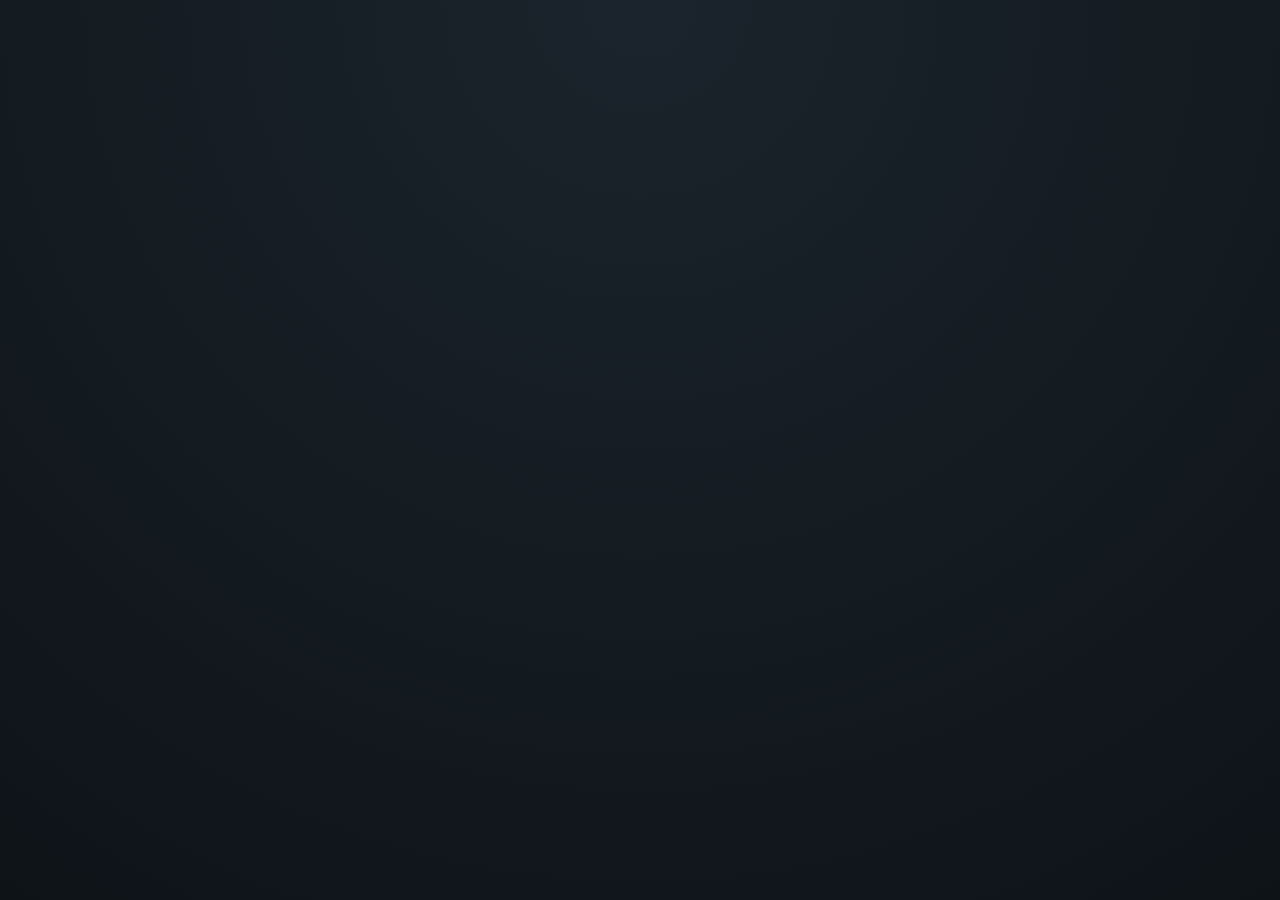
==== azan.html @ 9fea5a95 "Add files via upload" ====
<!DOCTYPE html>
<html lang="gu">
<head>
  <meta charset="UTF-8" />
  <meta name="viewport" content="width=device-width, initial-scale=1.0" />
  <title>અઝાન (Azan) — Islamic Graphic Poster</title>
  <!-- Google Fonts: Amiri & Scheherazade New for authentic Arabic script, Noto Sans Gujarati for Gujarati, Cinzel for ornamental credit, Inter for UI -->
  <link rel="preconnect" href="https://fonts.googleapis.com" />
  <link rel="preconnect" href="https://fonts.gstatic.com" crossorigin />
  <link href="https://fonts.googleapis.com/css2?family=Amiri:wght@400;700&family=Cinzel:wght@500;600;700&family=Inter:wght@400;500;600;700&family=Noto+Sans+Gujarati:wght@400;600;700&family=Scheherazade+New:wght@400;700&display=swap" rel="stylesheet" />

  <style>
    /* ==========================================================================
       1. DESIGN TOKENS & LUXURY THEME PALETTES
       ========================================================================== */
    :root {
      /* Dynamic typography & layout controls */
      --arabic-size: 23px;
      --arabic-font: 'Scheherazade New', 'Amiri', serif;
      --gujarati-font: 'Noto Sans Gujarati', sans-serif;
      --credit-font: 'Cinzel', 'Inter', serif;
      --ui-font: 'Inter', system-ui, -apple-system, sans-serif;

      /* Default Theme: Royal Emerald & Gold */
      --bg-page: #063b2c;
      --bg-card: rgba(255, 255, 255, 0.04);
      --bg-card-border: rgba(212, 175, 55, 0.28);
      --bg-arch: rgba(4, 38, 28, 0.72);
      --accent: #d4af37;
      --accent-bright: #f2d57e;
      --accent-muted: rgba(212, 175, 55, 0.45);
      --watermark-color: #d4af37;
      --watermark-opacity: 0.055;
      --text-arabic: #fffdf5;
      --text-pronunciation: #f5e6be;
      --text-translation: #dce8e2;
      --text-title-gu: #f8e7b5;
      --text-badge: #063b2c;
      --shadow-poster: 0 28px 70px rgba(0, 0, 0, 0.55);
    }

    /* Theme 2: Ivory & Antique Gold */
    [data-theme="ivory"] {
      --bg-page: #fdfaf2;
      --bg-card: rgba(184, 134, 11, 0.045);
      --bg-card-border: rgba(184, 134, 11, 0.30);
      --bg-arch: rgba(6, 59, 44, 0.05);
      --accent: #b8860b;
      --accent-bright: #063b2c;
      --accent-muted: rgba(184, 134, 11, 0.45);
      --watermark-color: #b8860b;
      --watermark-opacity: 0.065;
      --text-arabic: #063b2c;
      --text-pronunciation: #1a2e26;
      --text-translation: #3b4742;
      --text-title-gu: #063b2c;
      --text-badge: #fdfaf2;
      --shadow-poster: 0 24px 60px rgba(30, 24, 10, 0.18);
    }

    /* Theme 3: Midnight Navy & Gold */
    [data-theme="navy"] {
      --bg-page: #0b192c;
      --bg-card: rgba(229, 193, 88, 0.045);
      --bg-card-border: rgba(229, 193, 88, 0.28);
      --bg-arch: rgba(7, 17, 32, 0.72);
      --accent: #e5c158;
      --accent-bright: #f9e39e;
      --accent-muted: rgba(229, 193, 88, 0.42);
      --watermark-color: #e5c158;
      --watermark-opacity: 0.05;
      --text-arabic: #fdfaf0;
      --text-pronunciation: #f4e2b0;
      --text-translation: #cbd7e6;
      --text-title-gu: #f7e4ab;
      --text-badge: #0b192c;
      --shadow-poster: 0 28px 70px rgba(0, 0, 0, 0.6);
    }

    /* Theme 4: Classic White Print (Ink-Saving) */
    [data-theme="white"] {
      --bg-page: #ffffff;
      --bg-card: #ffffff;
      --bg-card-border: rgba(184, 134, 11, 0.35);
      --bg-arch: rgba(6, 78, 59, 0.035);
      --accent: #b8860b;
      --accent-bright: #064e3b;
      --accent-muted: rgba(6, 78, 59, 0.32);
      --watermark-color: #064e3b;
      --watermark-opacity: 0.035;
      --text-arabic: #064e3b;
      --text-pronunciation: #111827;
      --text-translation: #374151;
      --text-title-gu: #064e3b;
      --text-badge: #ffffff;
      --shadow-poster: 0 20px 55px rgba(0, 0, 0, 0.14);
    }

    /* ==========================================================================
       2. GLOBAL RESET & WORKSPACE STAGE
       ========================================================================== */
    *, *::before, *::after {
      box-sizing: border-box;
      margin: 0;
      padding: 0;
    }

    html {
      -webkit-font-smoothing: antialiased;
      -moz-osx-font-smoothing: grayscale;
    }

    body {
      font-family: var(--ui-font);
      background: radial-gradient(circle at top, #1b242c 0%, #0e1318 100%);
      min-height: 100vh;
      color: #f3f4f6;
      display: flex;
      flex-direction: column;
      align-items: center;
      padding: 16px 12px 48px;
      overflow-x: hidden;
    }

    /* ==========================================================================
       3. FLOATING DESIGNER CONTROL BAR (HIDDEN ON PRINT)
       ========================================================================== */
    .control-bar {
      position: sticky;
      top: 12px;
      z-index: 100;
      width: 100%;
      max-width: 920px;
      background: rgba(17, 24, 31, 0.88);
      backdrop-filter: blur(14px);
      -webkit-backdrop-filter: blur(14px);
      border: 1px solid rgba(212, 175, 55, 0.32);
      border-radius: 16px;
      padding: 12px 16px;
      margin-bottom: 24px;
      box-shadow: 0 14px 36px rgba(0, 0, 0, 0.4);
      display: flex;
      flex-wrap: wrap;
      align-items: center;
      justify-content: space-between;
      gap: 12px;
    }

    .control-group {
      display: flex;
      align-items: center;
      flex-wrap: wrap;
      gap: 8px;
    }

    .control-label {
      font-size: 11px;
      font-weight: 600;
      text-transform: uppercase;
      letter-spacing: 0.08em;
      color: #d4af37;
      margin-right: 2px;
    }

    /* Theme Swatch Buttons */
    .theme-switcher {
      display: flex;
      flex-wrap: wrap;
      gap: 6px;
    }

    .theme-btn {
      display: inline-flex;
      align-items: center;
      gap: 6px;
      padding: 6px 10px;
      border-radius: 10px;
      border: 1px solid rgba(255, 255, 255, 0.14);
      background: rgba(255, 255, 255, 0.06);
      color: #e5e7eb;
      font-size: 12px;
      font-weight: 500;
      cursor: pointer;
      transition: all 0.2s ease;
    }

    .theme-btn:hover {
      background: rgba(255, 255, 255, 0.14);
      border-color: rgba(212, 175, 55, 0.55);
    }

    .theme-btn.active {
      background: rgba(212, 175, 55, 0.18);
      border-color: #d4af37;
      color: #fef3c7;
      box-shadow: 0 0 0 1px rgba(212, 175, 55, 0.45);
    }

    .swatch {
      width: 12px;
      height: 12px;
      border-radius: 50%;
      border: 1.5px solid #d4af37;
      flex-shrink: 0;
    }

    /* Font Slider & Script Toggle */
    .slider-wrap {
      display: inline-flex;
      align-items: center;
      gap: 8px;
      background: rgba(255, 255, 255, 0.06);
      padding: 5px 10px;
      border-radius: 10px;
      border: 1px solid rgba(255, 255, 255, 0.12);
    }

    .slider-wrap input[type="range"] {
      width: 88px;
      accent-color: #d4af37;
      cursor: pointer;
    }

    .size-badge {
      font-size: 11px;
      font-weight: 600;
      color: #fef3c7;
      min-width: 34px;
      text-align: right;
    }

    .script-select {
      background: rgba(255, 255, 255, 0.07);
      color: #f3f4f6;
      border: 1px solid rgba(255, 255, 255, 0.14);
      border-radius: 10px;
      padding: 6px 8px;
      font-size: 12px;
      font-family: var(--ui-font);
      cursor: pointer;
      outline: none;
    }

    .script-select option {
      background: #111827;
      color: #f3f4f6;
    }

    /* ==========================================================================
       4. A4 POSTER CANVAS (210mm x 297mm)
       ========================================================================== */
    .poster-stage {
      width: 100%;
      display: flex;
      justify-content: center;
    }

    .poster-sheet {
      position: relative;
      width: 210mm;
      min-height: 297mm;
      max-width: 100%;
      background-color: var(--bg-page);
      box-shadow: var(--shadow-poster);
      border-radius: 4px;
      overflow: hidden;
      padding: 10mm 11mm;
      display: flex;
      flex-direction: column;
      transition: background-color 0.3s ease, color 0.3s ease;
    }

    /* Seamless Islamic Geometric Watermark Layer */
    .watermark-layer {
      position: absolute;
      inset: 0;
      width: 100%;
      height: 100%;
      pointer-events: none;
      z-index: 0;
      color: var(--watermark-color);
      opacity: var(--watermark-opacity);
    }

    /* Subtle Radial Vignette Glow for Depth */
    .ambient-glow {
      position: absolute;
      inset: 0;
      pointer-events: none;
      z-index: 0;
      background: radial-gradient(ellipse at 50% 16%, rgba(212, 175, 55, 0.11) 0%, transparent 62%);
    }

    /* Double Ornamental Border Frame */
    .outer-frame {
      position: relative;
      z-index: 2;
      flex: 1;
      display: flex;
      flex-direction: column;
      border: 2.2px solid var(--accent);
      border-radius: 6px;
      padding: 4.5px;
    }

    .inner-frame {
      position: relative;
      flex: 1;
      display: flex;
      flex-direction: column;
      border: 1px solid var(--accent-muted);
      border-radius: 4px;
      padding: 10px 18px 12px;
      justify-content: space-between;
    }

    /* Ornamental Corner Flourishes */
    .corner-ornament {
      position: absolute;
      width: 44px;
      height: 44px;
      color: var(--accent);
      pointer-events: none;
      z-index: 4;
    }

    .corner-tl { top: 2px; left: 2px; }
    .corner-tr { top: 2px; right: 2px; transform: scaleX(-1); }
    .corner-bl { bottom: 2px; left: 2px; transform: scaleY(-1); }
    .corner-br { bottom: 2px; right: 2px; transform: scale(-1, -1); }

    /* ==========================================================================
       7. PERMANENT ORNAMENTAL ISLAMIC CREDIT FOOTER BADGE
       ========================================================================== */
    .poster-footer {
      display: flex;
      align-items: center;
      justify-content: center;
      gap: 12px;
      margin-top: 8px;
      padding-top: 6px;
      position: relative;
      z-index: 3;
    }

    .footer-flourish {
      flex: 1;
      max-width: 115px;
      height: 14px;
      color: var(--accent);
      opacity: 0.82;
    }

    .credit-ribbon {
      display: inline-flex;
      align-items: center;
      gap: 8px;
      padding: 5px 18px;
      border-radius: 999px;
      background: var(--bg-arch);
      border: 1px solid var(--accent-muted);
      box-shadow: inset 0 0 0 1px rgba(212, 175, 55, 0.14);
      position: relative;
    }

    .credit-star {
      width: 11px;
      height: 11px;
      color: var(--accent);
      flex-shrink: 0;
    }

    .credit-text {
      font-family: var(--credit-font);
      font-size: 11px;
      font-weight: 700;
      letter-spacing: 0.13em;
      color: var(--accent-bright);
      white-space: nowrap;
      line-height: 1.2;
    }

    /* ==========================================================================
       8. RESPONSIVE MOBILE ADAPTATION (NO HORIZONTAL SCROLL)
       ========================================================================== */
    @media (max-width: 820px) {
      body {
        padding: 10px 8px 32px;
      }

      .control-bar {
        position: relative;
        top: 0;
        padding: 10px 12px;
        gap: 10px;
      }

      .poster-sheet {
        width: 100%;
        min-height: auto;
        padding: 12px;
      }

      .inner-frame {
        padding: 10px 10px 12px;
      }

      .verse-card {
        grid-template-columns: 30px 1fr;
        padding: 8px 10px;
        gap: 8px;
      }

      .verse-badge {
        width: 28px;
        height: 28px;
      }

      .verse-accent-end {
        display: none;
      }

      .corner-ornament {
        width: 32px;
        height: 32px;
      }

      .poster-footer {
        gap: 6px;
      }

      .footer-flourish {
        max-width: 44px;
      }

      .credit-ribbon {
        padding: 4px 12px;
        gap: 6px;
      }

      .credit-text {
        font-size: 9.5px;
        letter-spacing: 0.08em;
      }
    }

    /* ==========================================================================
       9. EXACT A4 PORTRAIT PRINT STYLING
       ========================================================================== */
/* ... existing code ... -->
  <!-- ========================================================================
       MINIMAL FLOATING DESIGNER CONTROL BAR
       ======================================================================== -->
  <aside class="control-bar" aria-label="Poster Designer Controls">
    <!-- 1. Luxury Theme Switcher -->
    <div class="control-group">
      <span class="control-label">Theme</span>
      <div class="theme-switcher" role="group" aria-label="Color Theme">
        <button type="button" class="theme-btn active" data-theme-target="emerald" title="Royal Emerald & Gold">
          <span class="swatch" style="background:#063b2c;"></span>Royal Emerald &amp; Gold
        </button>
        <button type="button" class="theme-btn" data-theme-target="ivory" title="Ivory & Antique Gold">
          <span class="swatch" style="background:#fdfaf2; border-color:#b8860b;"></span>Ivory &amp; Antique Gold
        </button>
        <button type="button" class="theme-btn" data-theme-target="navy" title="Midnight Navy & Gold">
          <span class="swatch" style="background:#0b192c; border-color:#e5c158;"></span>Midnight Navy &amp; Gold
        </button>
        <button type="button" class="theme-btn" data-theme-target="white" title="Classic White">
          <span class="swatch" style="background:#ffffff; border-color:#064e3b;"></span>Classic White
        </button>
      </div>
    </div>

    <!-- 2. Arabic Font Size & Script Selector -->
    <div class="control-group">
      <span class="control-label">Arabic</span>
      <select id="arabicFontSelect" class="script-select" aria-label="Arabic Font Family">
        <option value="'Scheherazade New', 'Amiri', serif" selected>Scheherazade New</option>
        <option value="'Amiri', 'Scheherazade New', serif">Amiri</option>
      </select>
      <div class="slider-wrap">
        <input type="range" id="arabicSizeSlider" min="18" max="30" step="1" value="23" aria-label="Arabic Font Size" />
        <span class="size-badge" id="arabicSizeValue">23px</span>
      </div>
    </div>
  </aside>

  <!-- ========================================================================
       A4 MUSEUM-GRADE ISLAMIC POSTER SHEET
       ======================================================================== -->
  <main class="poster-stage">
    <article class="poster-sheet" id="posterSheet" data-theme="emerald">

      <!-- Seamless Islamic Geometric Watermark SVG Pattern -->
      <svg class="watermark-layer" xmlns="http://www.w3.org/2000/svg" aria-hidden="true">
        <defs>
          <pattern id="islamicGirih" width="72" height="72" patternUnits="userSpaceOnUse">
            <!-- 8-pointed Rub el Hizb star tessellation -->
            <g fill="none" stroke="currentColor" stroke-width="0.85">
              <rect x="20" y="20" width="32" height="32" />
              <rect x="20" y="20" width="32" height="32" transform="rotate(45 36 36)" />
              <circle cx="36" cy="36" r="7" />
              <path d="M36 0 L36 13.5 M36 58.5 L36 72 M0 36 L13.5 36 M58.5 36 L72 36" />
              <path d="M0 0 L15 15 M72 0 L57 15 M0 72 L15 57 M72 72 L57 57" />
            </g>
          </pattern>
        </defs>
        <rect width="100%" height="100%" fill="url(#islamicGirih)" />
      </svg>

      <!-- Soft Ambient Gold Glow -->
      <div class="ambient-glow" aria-hidden="true"></div>

      <!-- Double Ornamental Islamic Frame -->
      <div class="outer-frame">
        <div class="inner-frame">

          <!-- 4 Ornamental Corner Arabesque Flourishes -->
          <svg class="corner-ornament corner-tl" viewBox="0 0 64 64" fill="none" xmlns="http://www.w3.org/2000/svg" aria-hidden="true">
            <path d="M4 58 L4 12 C4 7.5 7.5 4 12 4 L58 4" stroke="currentColor" stroke-width="2" />
            <path d="M10 52 L10 16 C10 12.7 12.7 10 16 10 L52 10" stroke="currentColor" stroke-width="1" stroke-dasharray="2 2" />
            <path d="M10 10 C18 10 24 16 24 24 C16 24 10 18 10 10 Z" fill="currentColor" fill-opacity="0.22" stroke="currentColor" stroke-width="1.2" />
            <path d="M24 10 C28 10 32 12 34 16 M10 24 C10 28 12 32 16 34" stroke="currentColor" stroke-width="1.2" stroke-linecap="round" />
            <circle cx="17" cy="17" r="2.2" fill="currentColor" />
            <polygon points="40,4 43,7 40,10 37,7" fill="currentColor" />
            <polygon points="4,40 7,43 10,40 7,37" fill="currentColor" />
          </svg>
          <svg class="corner-ornament corner-tr" viewBox="0 0 64 64" fill="none" xmlns="http://www.w3.org/2000/svg" aria-hidden="true">
            <path d="M4 58 L4 12 C4 7.5 7.5 4 12 4 L58 4" stroke="currentColor" stroke-width="2" />
            <path d="M10 52 L10 16 C10 12.7 12.7 10 16 10 L52 10" stroke="currentColor" stroke-width="1" stroke-dasharray="2 2" />
            <path d="M10 10 C18 10 24 16 24 24 C16 24 10 18 10 10 Z" fill="currentColor" fill-opacity="0.22" stroke="currentColor" stroke-width="1.2" />
            <path d="M24 10 C28 10 32 12 34 16 M10 24 C10 28 12 32 16 34" stroke="currentColor" stroke-width="1.2" stroke-linecap="round" />
            <circle cx="17" cy="17" r="2.2" fill="currentColor" />
            <polygon points="40,4 43,7 40,10 37,7" fill="currentColor" />
            <polygon points="4,40 7,43 10,40 7,37" fill="currentColor" />
          </svg>
          <svg class="corner-ornament corner-bl" viewBox="0 0 64 64" fill="none" xmlns="http://www.w3.org/2000/svg" aria-hidden="true">
            <path d="M4 58 L4 12 C4 7.5 7.5 4 12 4 L58 4" stroke="currentColor" stroke-width="2" />
            <path d="M10 52 L10 16 C10 12.7 12.7 10 16 10 L52 10" stroke="currentColor" stroke-width="1" stroke-dasharray="2 2" />
            <path d="M10 10 C18 10 24 16 24 24 C16 24 10 18 10 10 Z" fill="currentColor" fill-opacity="0.22" stroke="currentColor" stroke-width="1.2" />
            <path d="M24 10 C28 10 32 12 34 16 M10 24 C10 28 12 32 16 34" stroke="currentColor" stroke-width="1.2" stroke-linecap="round" />
            <circle cx="17" cy="17" r="2.2" fill="currentColor" />
            <polygon points="40,4 43,7 40,10 37,7" fill="currentColor" />
            <polygon points="4,40 7,43 10,40 7,37" fill="currentColor" />
          </svg>
          <svg class="corner-ornament corner-br" viewBox="0 0 64 64" fill="none" xmlns="http://www.w3.org/2000/svg" aria-hidden="true">
            <path d="M4 58 L4 12 C4 7.5 7.5 4 12 4 L58 4" stroke="currentColor" stroke-width="2" />
            <path d="M10 52 L10 16 C10 12.7 12.7 10 16 10 L52 10" stroke="currentColor" stroke-width="1" stroke-dasharray="2 2" />
            <path d="M10 10 C18 10 24 16 24 24 C16 24 10 18 10 10 Z" fill="currentColor" fill-opacity="0.22" stroke="currentColor" stroke-width="1.2" />
            <path d="M24 10 C28 10 32 12 34 16 M10 24 C10 28 12 32 16 34" stroke="currentColor" stroke-width="1.2" stroke-linecap="round" />
            <circle cx="17" cy="17" r="2.2" fill="currentColor" />
            <polygon points="40,4 43,7 40,10 37,7" fill="currentColor" />
            <polygon points="4,40 7,43 10,40 7,37" fill="currentColor" />
          </svg>

          <!-- ================================================================
               MIHRAB ARCH HEADER WITH CRESCENT & STAR
               ================================================================ -->
          <header class="poster-header">
            <div class="mihrab-container">
              <!-- Pointed Islamic Mihrab Arch SVG -->
              <svg class="mihrab-svg" viewBox="0 0 340 116" preserveAspectRatio="none" fill="none" xmlns="http://www.w3.org/2000/svg" aria-hidden="true">
                <!-- Outer Arch Fill & Stroke -->
                <path d="M12 112 L12 66 C12 34 88 22 170 4 C252 22 328 34 328 66 L328 112 Z" fill="var(--bg-arch)" stroke="currentColor" stroke-width="1.8" />
                <!-- Inner Delicate Arch Stroke -->
                <path d="M20 108 L20 68 C20 40 92 28 170 12 C248 28 320 40 320 68 L320 108 Z" stroke="currentColor" stroke-width="0.9" stroke-opacity="0.55" />
                <!-- Arch Crown Finial -->
                <polygon points="170,0 174,5 170,10 166,5" fill="currentColor" />
              </svg>

              <!-- Crescent & Star Accent -->
              <svg class="header-crescent" viewBox="0 0 32 32" fill="none" xmlns="http://www.w3.org/2000/svg" aria-hidden="true">
                <path d="M18.8 5.2A10.6 10.6 0 1 0 26.8 20.6 8.4 8.4 0 1 1 18.8 5.2Z" fill="currentColor" />
                <polygon points="22.5,8.5 23.6,11.1 26.4,11.3 24.2,13.1 24.9,15.8 22.5,14.3 20.1,15.8 20.8,13.1 18.6,11.3 21.4,11.1" fill="currentColor" />
              </svg>

              <!-- Arabic Calligraphy Title Badge -->
              <div class="header-arabic-badge" dir="rtl" lang="ar">الْأَذَانُ</div>

              <!-- Gujarati Title -->
              <h1 class="header-title-gu" lang="gu">અઝાન</h1>
            </div>

            <!-- Decorative Full-Width Header Divider -->
            <div class="ornate-divider" aria-hidden="true">
              <span class="line"></span>
              <svg width="26" height="14" viewBox="0 0 26 14" fill="none">
                <polygon points="13,1 18,7 13,13 8,7" stroke="currentColor" stroke-width="1.2" fill="currentColor" fill-opacity="0.22" />
                <circle cx="13" cy="7" r="2" fill="currentColor" />
                <circle cx="3" cy="7" r="1.4" fill="currentColor" />
                <circle cx="23" cy="7" r="1.4" fill="currentColor" />
              </svg>
              <span class="line right"></span>
            </div>
          </header>

          <!-- ================================================================
               7 STRUCTURED VERSE CARDS (100% EXACT ARABIC & GUJARATI TEXT)
               ================================================================ -->
          <section class="verses-stack" aria-label="Azan Verses">

            <!-- VERSE 1 -->
            <div class="verse-card">
              <div class="verse-badge" aria-hidden="true">
                <svg viewBox="0 0 40 40" fill="none">
                  <rect x="8" y="8" width="24" height="24" rx="2" fill="currentColor" />
                  <rect x="8" y="8" width="24" height="24" rx="2" fill="currentColor" transform="rotate(45 20 20)" />
                </svg>
                <span class="verse-num">1</span>
              </div>
              <div class="verse-body">
                <p class="arabic-text" dir="rtl" lang="ar">اَللّٰهُ اَكْبَرُ ، اَللّٰهُ اَكْبَرُ ، اَللّٰهُ اَكْبَرُ ، اَللّٰهُ اَكْبَرُ</p>
                <p class="gu-pronunciation" lang="gu">અલ્લાહુ અકબર, અલ્લાહુ અકબર, અલ્લાહુ અકબર, અલ્લાહુ અકબર</p>
                <p class="gu-translation" lang="gu">અલ્લાહ સૌથી મોટો છે, અલ્લાહ સૌથી મોટો છે, અલ્લાહ સૌથી મોટો છે, અલ્લાહ સૌથી મોટો છે.</p>
              </div>
              <div class="verse-accent-end" aria-hidden="true">
                <svg width="14" height="14" viewBox="0 0 14 14" fill="none">
                  <polygon points="7,1 13,7 7,13 1,7" stroke="currentColor" stroke-width="1.1" />
                  <circle cx="7" cy="7" r="1.6" fill="currentColor" />
                </svg>
              </div>
            </div>

            <div class="verse-divider" aria-hidden="true">
              <span class="bar"></span>
              <svg width="10" height="10" viewBox="0 0 10 10" fill="currentColor"><polygon points="5,0 10,5 5,10 0,5" /></svg>
              <span class="bar"></span>
            </div>

            <!-- VERSE 2 -->
            <div class="verse-card">
              <div class="verse-badge" aria-hidden="true">
                <svg viewBox="0 0 40 40" fill="none">
                  <rect x="8" y="8" width="24" height="24" rx="2" fill="currentColor" />
                  <rect x="8" y="8" width="24" height="24" rx="2" fill="currentColor" transform="rotate(45 20 20)" />
                </svg>
                <span class="verse-num">2</span>
              </div>
              <div class="verse-body">
                <p class="arabic-text" dir="rtl" lang="ar">اَشْهَدُ اَنْ لَّا اِلٰهَ اِلَّا اللّٰهُ</p>
                <p class="gu-pronunciation" lang="gu">અશ્હદુ અંલ્લા ઈલાહ ઈલ્લલ્લાહ (બે વખત)</p>
                <p class="gu-translation" lang="gu">હું ગવાહી આપું છું કે અલ્લાહ સિવાય કોઈ માબૂદ નથી.</p>
              </div>
              <div class="verse-accent-end" aria-hidden="true">
                <svg width="14" height="14" viewBox="0 0 14 14" fill="none">
                  <polygon points="7,1 13,7 7,13 1,7" stroke="currentColor" stroke-width="1.1" />
                  <circle cx="7" cy="7" r="1.6" fill="currentColor" />
                </svg>
              </div>
            </div>

            <div class="verse-divider" aria-hidden="true">
              <span class="bar"></span>
              <svg width="10" height="10" viewBox="0 0 10 10" fill="currentColor"><polygon points="5,0 10,5 5,10 0,5" /></svg>
              <span class="bar"></span>
            </div>

            <!-- VERSE 3 -->
            <div class="verse-card">
              <div class="verse-badge" aria-hidden="true">
                <svg viewBox="0 0 40 40" fill="none">
                  <rect x="8" y="8" width="24" height="24" rx="2" fill="currentColor" />
                  <rect x="8" y="8" width="24" height="24" rx="2" fill="currentColor" transform="rotate(45 20 20)" />
                </svg>
                <span class="verse-num">3</span>
              </div>
              <div class="verse-body">
                <p class="arabic-text" dir="rtl" lang="ar">اَشْهَدُ اَنَّ مُحَمَّدًا رَّسُوْلُ اللّٰهِ</p>
                <p class="gu-pronunciation" lang="gu">અશ્હદુ અન્ન મુહમ્મદર્રસૂલુલ્લાહ (બે વખત)</p>
                <p class="gu-translation" lang="gu">હું ગવાહી આપું છું કે મુહમ્મદ (સલ.) અલ્લાહના રસૂલ છે.</p>
              </div>
              <div class="verse-accent-end" aria-hidden="true">
                <svg width="14" height="14" viewBox="0 0 14 14" fill="none">
                  <polygon points="7,1 13,7 7,13 1,7" stroke="currentColor" stroke-width="1.1" />
                  <circle cx="7" cy="7" r="1.6" fill="currentColor" />
                </svg>
              </div>
            </div>

            <div class="verse-divider" aria-hidden="true">
              <span class="bar"></span>
              <svg width="10" height="10" viewBox="0 0 10 10" fill="currentColor"><polygon points="5,0 10,5 5,10 0,5" /></svg>
              <span class="bar"></span>
            </div>

            <!-- VERSE 4 -->
            <div class="verse-card">
              <div class="verse-badge" aria-hidden="true">
                <svg viewBox="0 0 40 40" fill="none">
                  <rect x="8" y="8" width="24" height="24" rx="2" fill="currentColor" />
                  <rect x="8" y="8" width="24" height="24" rx="2" fill="currentColor" transform="rotate(45 20 20)" />
                </svg>
                <span class="verse-num">4</span>
              </div>
              <div class="verse-body">
                <p class="arabic-text" dir="rtl" lang="ar">حَيَّ عَلَى الصَّلٰوةِ ، حَيَّ عَلَى الصَّلٰوةِ</p>
                <p class="gu-pronunciation" lang="gu">હય્ય અલસ્સલાહ , હય્ય અલસ્સલાહ</p>
                <p class="gu-translation" lang="gu">આવો નમાઝ માટે , આવો નમાઝ માટે</p>
              </div>
              <div class="verse-accent-end" aria-hidden="true">
                <svg width="14" height="14" viewBox="0 0 14 14" fill="none">
                  <polygon points="7,1 13,7 7,13 1,7" stroke="currentColor" stroke-width="1.1" />
                  <circle cx="7" cy="7" r="1.6" fill="currentColor" />
                </svg>
              </div>
            </div>

            <div class="verse-divider" aria-hidden="true">
              <span class="bar"></span>
              <svg width="10" height="10" viewBox="0 0 10 10" fill="currentColor"><polygon points="5,0 10,5 5,10 0,5" /></svg>
              <span class="bar"></span>
            </div>

            <!-- VERSE 5 -->
            <div class="verse-card">
              <div class="verse-badge" aria-hidden="true">
                <svg viewBox="0 0 40 40" fill="none">
                  <rect x="8" y="8" width="24" height="24" rx="2" fill="currentColor" />
                  <rect x="8" y="8" width="24" height="24" rx="2" fill="currentColor" transform="rotate(45 20 20)" />
                </svg>
                <span class="verse-num">5</span>
              </div>
              <div class="verse-body">
                <p class="arabic-text" dir="rtl" lang="ar">حَيَّ عَلَى الْفَلَاحِ ، حَيَّ عَلَى الْفَلَاحِ</p>
                <p class="gu-pronunciation" lang="gu">હય્ય અલલ્ ફલાહ – હય્ય અલલ્ ફલાહ</p>
                <p class="gu-translation" lang="gu">આવો કામ્યાબી તરફ, આવો કામ્યાબી તરફ</p>
              </div>
              <div class="verse-accent-end" aria-hidden="true">
                <svg width="14" height="14" viewBox="0 0 14 14" fill="none">
                  <polygon points="7,1 13,7 7,13 1,7" stroke="currentColor" stroke-width="1.1" />
                  <circle cx="7" cy="7" r="1.6" fill="currentColor" />
                </svg>
              </div>
            </div>

            <div class="verse-divider" aria-hidden="true">
              <span class="bar"></span>
              <svg width="10" height="10" viewBox="0 0 10 10" fill="currentColor"><polygon points="5,0 10,5 5,10 0,5" /></svg>
              <span class="bar"></span>
            </div>

            <!-- VERSE 6 -->
            <div class="verse-card">
              <div class="verse-badge" aria-hidden="true">
                <svg viewBox="0 0 40 40" fill="none">
                  <rect x="8" y="8" width="24" height="24" rx="2" fill="currentColor" />
                  <rect x="8" y="8" width="24" height="24" rx="2" fill="currentColor" transform="rotate(45 20 20)" />
                </svg>
                <span class="verse-num">6</span>
              </div>
              <div class="verse-body">
                <p class="arabic-text" dir="rtl" lang="ar">اَللّٰهُ اَكْبَرُ ، اَللّٰهُ اَكْبَرُ</p>
                <p class="gu-pronunciation" lang="gu">અલ્લાહુ અકબર, અલ્લાહુ અકબર</p>
                <p class="gu-translation" lang="gu">અલ્લાહ સૌથી મોટો છે, અલ્લાહ સૌથી મોટો છે.</p>
              </div>
              <div class="verse-accent-end" aria-hidden="true">
                <svg width="14" height="14" viewBox="0 0 14 14" fill="none">
                  <polygon points="7,1 13,7 7,13 1,7" stroke="currentColor" stroke-width="1.1" />
                  <circle cx="7" cy="7" r="1.6" fill="currentColor" />
                </svg>
              </div>
            </div>

            <div class="verse-divider" aria-hidden="true">
              <span class="bar"></span>
              <svg width="10" height="10" viewBox="0 0 10 10" fill="currentColor"><polygon points="5,0 10,5 5,10 0,5" /></svg>
              <span class="bar"></span>
            </div>

            <!-- VERSE 7 -->
            <div class="verse-card">
              <div class="verse-badge" aria-hidden="true">
                <svg viewBox="0 0 40 40" fill="none">
                  <rect x="8" y="8" width="24" height="24" rx="2" fill="currentColor" />
                  <rect x="8" y="8" width="24" height="24" rx="2" fill="currentColor" transform="rotate(45 20 20)" />
                </svg>
                <span class="verse-num">7</span>
              </div>
              <div class="verse-body">
                <p class="arabic-text" dir="rtl" lang="ar">لَا اِلٰهَ اِلَّا اللّٰهُ</p>
                <p class="gu-pronunciation" lang="gu">લા ઈલાહ ઈલ્લલ્લાહ</p>
                <p class="gu-translation" lang="gu">અલ્લાહ સિવાય કોઈ ઈબાદતના લાયક નથી.</p>
              </div>
              <div class="verse-accent-end" aria-hidden="true">
                <svg width="14" height="14" viewBox="0 0 14 14" fill="none">
                  <polygon points="7,1 13,7 7,13 1,7" stroke="currentColor" stroke-width="1.1" />
                  <circle cx="7" cy="7" r="1.6" fill="currentColor" />
                </svg>
              </div>
            </div>

          </section>

          <!-- ================================================================
               PERMANENT ORNAMENTAL ISLAMIC CREDIT FOOTER BADGE
               ================================================================ -->
          <footer class="poster-footer" aria-label="Designer Credit">
            <!-- Left Golden Arabesque Flourish -->
            <svg class="footer-flourish" viewBox="0 0 120 16" fill="none" xmlns="http://www.w3.org/2000/svg" aria-hidden="true">
              <path d="M2 8 H92" stroke="currentColor" stroke-width="1" stroke-opacity="0.55" />
              <path d="M62 8 C72 2, 82 2, 92 8 C82 14, 72 14, 62 8 Z" stroke="currentColor" stroke-width="1" fill="currentColor" fill-opacity="0.16" />
              <polygon points="104,3 109,8 104,13 99,8" fill="currentColor" />
              <circle cx="116" cy="8" r="1.6" fill="currentColor" />
            </svg>

            <!-- Framed Ornamental Credit Pill -->
            <div class="credit-ribbon">
              <svg class="credit-star" viewBox="0 0 16 16" fill="currentColor" aria-hidden="true">
                <rect x="3.5" y="3.5" width="9" height="9" rx="0.8" />
                <rect x="3.5" y="3.5" width="9" height="9" rx="0.8" transform="rotate(45 8 8)" />
              </svg>
              <span class="credit-text">Developed By - PATHAN MAHIRKHAN</span>
              <svg class="credit-star" viewBox="0 0 16 16" fill="currentColor" aria-hidden="true">
                <rect x="3.5" y="3.5" width="9" height="9" rx="0.8" />
                <rect x="3.5" y="3.5" width="9" height="9" rx="0.8" transform="rotate(45 8 8)" />
              </svg>
            </div>

            <!-- Right Golden Arabesque Flourish (Mirrored) -->
            <svg class="footer-flourish" viewBox="0 0 120 16" fill="none" xmlns="http://www.w3.org/2000/svg" aria-hidden="true" style="transform: scaleX(-1);">
              <path d="M2 8 H92" stroke="currentColor" stroke-width="1" stroke-opacity="0.55" />
              <path d="M62 8 C72 2, 82 2, 92 8 C82 14, 72 14, 62 8 Z" stroke="currentColor" stroke-width="1" fill="currentColor" fill-opacity="0.16" />
              <polygon points="104,3 109,8 104,13 99,8" fill="currentColor" />
              <circle cx="116" cy="8" r="1.6" fill="currentColor" />
            </svg>
          </footer>

        </div>
      </div>
    </article>
  </main>

  <!-- ========================================================================
       VANILLA JAVASCRIPT: THEME & TYPOGRAPHY CONTROLS
       ======================================================================== -->
  <script>
    (function () {
      'use strict';

      try {
        const posterSheet = document.getElementById('posterSheet');
        const themeButtons = document.querySelectorAll('.theme-btn');
        const arabicSizeSlider = document.getElementById('arabicSizeSlider');
        const arabicSizeValue = document.getElementById('arabicSizeValue');
        const arabicFontSelect = document.getElementById('arabicFontSelect');

        /* 1. Luxury Theme Switcher */
        themeButtons.forEach(function (btn) {
          btn.addEventListener('click', function () {
            const selectedTheme = btn.getAttribute('data-theme-target');
            if (!selectedTheme || !posterSheet) return;

            posterSheet.setAttribute('data-theme', selectedTheme);

            themeButtons.forEach(function (b) {
              b.classList.remove('active');
            });
            btn.classList.add('active');
          });
        });

        /* 2. Live Arabic Font Size Control */
        if (arabicSizeSlider && arabicSizeValue && posterSheet) {
          arabicSizeSlider.addEventListener('input', function () {
            const sizePx = arabicSizeSlider.value + 'px';
            posterSheet.style.setProperty('--arabic-size', sizePx);
            arabicSizeValue.textContent = sizePx;
          });
        }

        /* 3. Arabic Script Font Selector */
        if (arabicFontSelect && posterSheet) {
          arabicFontSelect.addEventListener('change', function () {
            posterSheet.style.setProperty('--arabic-font', arabicFontSelect.value);
          });
        }
      } catch (err) {
        console.error('Poster control initialization error:', err);
      }
    })();
  </script>
</body>
</html>
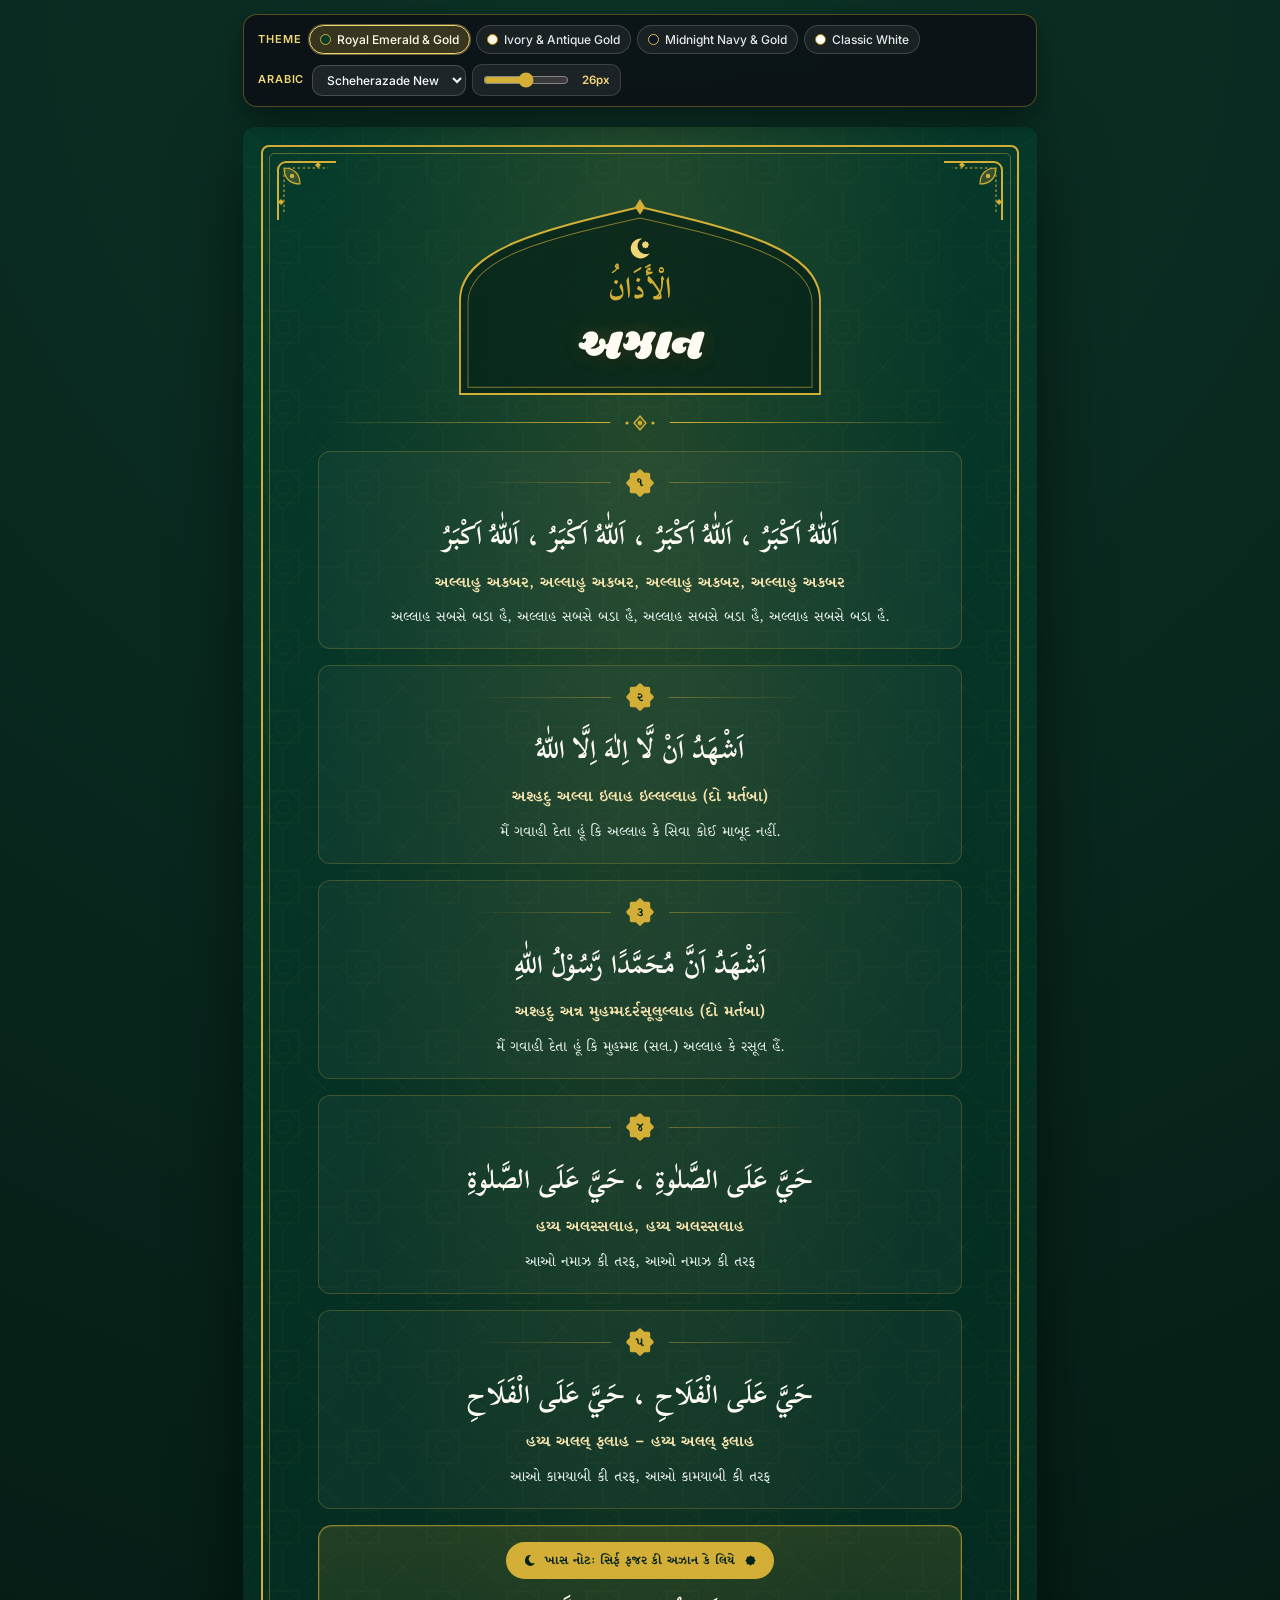
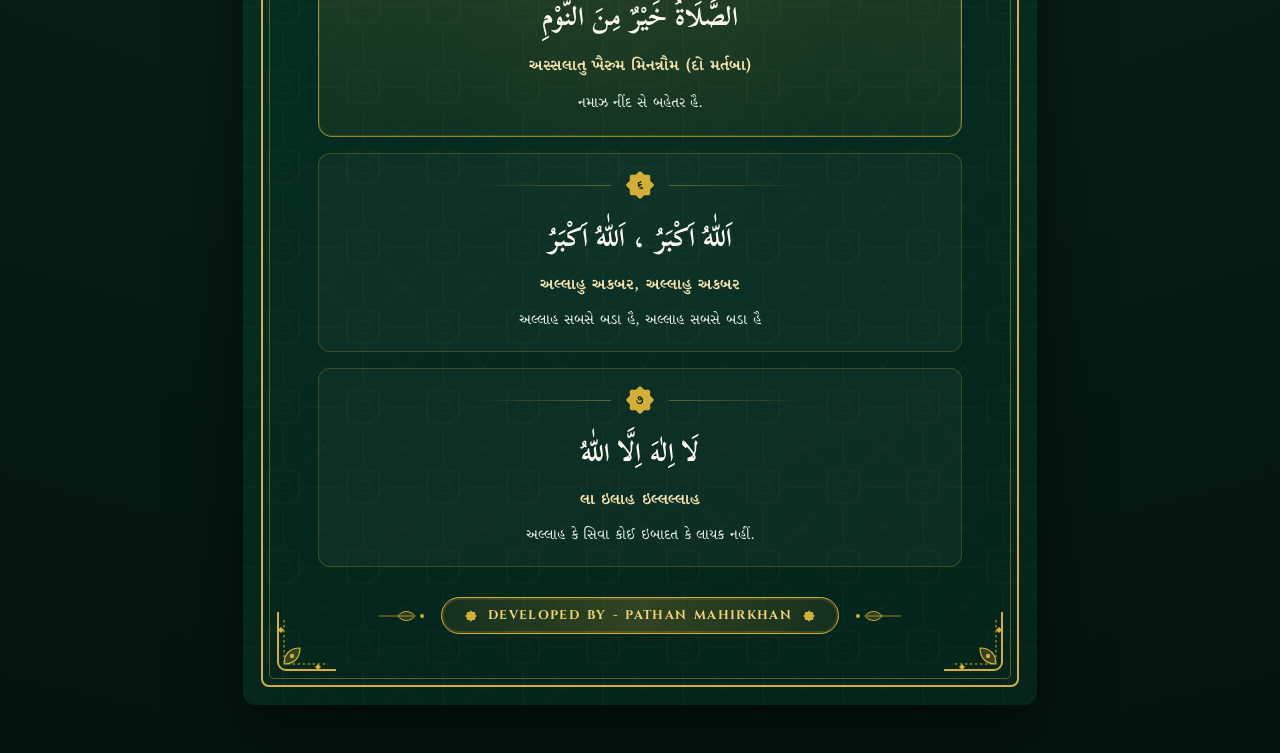
==== commit d62a28ab: "Update azan.html" ====
--- a/azan.html
+++ b/azan.html
@@ -1,103 +1,23 @@
 <!DOCTYPE html>
-<html lang="gu">
+<html lang="gu" data-theme="emerald">
 <head>
   <meta charset="UTF-8" />
   <meta name="viewport" content="width=device-width, initial-scale=1.0" />
   <title>અઝાન (Azan) — Islamic Graphic Poster</title>
-  <!-- Google Fonts: Amiri & Scheherazade New for authentic Arabic script, Noto Sans Gujarati for Gujarati, Cinzel for ornamental credit, Inter for UI -->
+
+  <!-- Google Fonts:
+       - Arabic Calligraphy: Scheherazade New (400, 700) & Amiri (400, 700)
+       - Gujarati Calligraphic Heading: Shrikhand (400)
+       - Gujarati Transliteration & Numerals: Rasa (600)
+       - Gujarati Translations: Noto Serif Gujarati (400, 500)
+       - Developer Credit & UI: Cinzel (600, 700) & Inter (400, 500, 600) -->
   <link rel="preconnect" href="https://fonts.googleapis.com" />
   <link rel="preconnect" href="https://fonts.gstatic.com" crossorigin />
-  <link href="https://fonts.googleapis.com/css2?family=Amiri:wght@400;700&family=Cinzel:wght@500;600;700&family=Inter:wght@400;500;600;700&family=Noto+Sans+Gujarati:wght@400;600;700&family=Scheherazade+New:wght@400;700&display=swap" rel="stylesheet" />
+  <link href="https://fonts.googleapis.com/css2?family=Amiri:wght@400;700&family=Cinzel:wght@600;700&family=Inter:wght@400;500;600&family=Noto+Serif+Gujarati:wght@400;500&family=Rasa:wght@600&family=Scheherazade+New:wght@400;700&family=Shrikhand&display=swap" rel="stylesheet" />
 
   <style>
     /* ==========================================================================
-       1. DESIGN TOKENS & LUXURY THEME PALETTES
-       ========================================================================== */
-    :root {
-      /* Dynamic typography & layout controls */
-      --arabic-size: 23px;
-      --arabic-font: 'Scheherazade New', 'Amiri', serif;
-      --gujarati-font: 'Noto Sans Gujarati', sans-serif;
-      --credit-font: 'Cinzel', 'Inter', serif;
-      --ui-font: 'Inter', system-ui, -apple-system, sans-serif;
-
-      /* Default Theme: Royal Emerald & Gold */
-      --bg-page: #063b2c;
-      --bg-card: rgba(255, 255, 255, 0.04);
-      --bg-card-border: rgba(212, 175, 55, 0.28);
-      --bg-arch: rgba(4, 38, 28, 0.72);
-      --accent: #d4af37;
-      --accent-bright: #f2d57e;
-      --accent-muted: rgba(212, 175, 55, 0.45);
-      --watermark-color: #d4af37;
-      --watermark-opacity: 0.055;
-      --text-arabic: #fffdf5;
-      --text-pronunciation: #f5e6be;
-      --text-translation: #dce8e2;
-      --text-title-gu: #f8e7b5;
-      --text-badge: #063b2c;
-      --shadow-poster: 0 28px 70px rgba(0, 0, 0, 0.55);
-    }
-
-    /* Theme 2: Ivory & Antique Gold */
-    [data-theme="ivory"] {
-      --bg-page: #fdfaf2;
-      --bg-card: rgba(184, 134, 11, 0.045);
-      --bg-card-border: rgba(184, 134, 11, 0.30);
-      --bg-arch: rgba(6, 59, 44, 0.05);
-      --accent: #b8860b;
-      --accent-bright: #063b2c;
-      --accent-muted: rgba(184, 134, 11, 0.45);
-      --watermark-color: #b8860b;
-      --watermark-opacity: 0.065;
-      --text-arabic: #063b2c;
-      --text-pronunciation: #1a2e26;
-      --text-translation: #3b4742;
-      --text-title-gu: #063b2c;
-      --text-badge: #fdfaf2;
-      --shadow-poster: 0 24px 60px rgba(30, 24, 10, 0.18);
-    }
-
-    /* Theme 3: Midnight Navy & Gold */
-    [data-theme="navy"] {
-      --bg-page: #0b192c;
-      --bg-card: rgba(229, 193, 88, 0.045);
-      --bg-card-border: rgba(229, 193, 88, 0.28);
-      --bg-arch: rgba(7, 17, 32, 0.72);
-      --accent: #e5c158;
-      --accent-bright: #f9e39e;
-      --accent-muted: rgba(229, 193, 88, 0.42);
-      --watermark-color: #e5c158;
-      --watermark-opacity: 0.05;
-      --text-arabic: #fdfaf0;
-      --text-pronunciation: #f4e2b0;
-      --text-translation: #cbd7e6;
-      --text-title-gu: #f7e4ab;
-      --text-badge: #0b192c;
-      --shadow-poster: 0 28px 70px rgba(0, 0, 0, 0.6);
-    }
-
-    /* Theme 4: Classic White Print (Ink-Saving) */
-    [data-theme="white"] {
-      --bg-page: #ffffff;
-      --bg-card: #ffffff;
-      --bg-card-border: rgba(184, 134, 11, 0.35);
-      --bg-arch: rgba(6, 78, 59, 0.035);
-      --accent: #b8860b;
-      --accent-bright: #064e3b;
-      --accent-muted: rgba(6, 78, 59, 0.32);
-      --watermark-color: #064e3b;
-      --watermark-opacity: 0.035;
-      --text-arabic: #064e3b;
-      --text-pronunciation: #111827;
-      --text-translation: #374151;
-      --text-title-gu: #064e3b;
-      --text-badge: #ffffff;
-      --shadow-poster: 0 20px 55px rgba(0, 0, 0, 0.14);
-    }
-
-    /* ==========================================================================
-       2. GLOBAL RESET & WORKSPACE STAGE
+       1. GLOBAL RESET & BOX-SIZING
        ========================================================================== */
     *, *::before, *::after {
       box-sizing: border-box;
@@ -105,779 +25,1194 @@
       padding: 0;
     }
 
+    /* ==========================================================================
+       2. DESIGN TOKENS & 4 LUXURY ISLAMIC THEMES
+       ========================================================================== */
+    :root {
+      --arabic-size: 26px;
+      --arabic-font: 'Scheherazade New', 'Amiri', 'Traditional Arabic', serif;
+      --gu-heading-font: 'Shrikhand', 'Rasa', 'Noto Serif Gujarati', serif;
+      --gu-translit-font: 'Rasa', 'Noto Serif Gujarati', serif;
+      --gu-meaning-font: 'Noto Serif Gujarati', 'Rasa', serif;
+      --credit-font: 'Cinzel', Georgia, serif;
+      --ui-font: 'Inter', system-ui, -apple-system, 'Segoe UI', Roboto, sans-serif;
+
+      /* Theme 1 (Default): Royal Emerald & Gold */
+      --stage-bg: radial-gradient(circle at top, #0c3327 0%, #03140f 100%);
+      --poster-bg: linear-gradient(165deg, #063b2c 0%, #052f23 52%, #04241b 100%);
+      --accent: #d4af37;
+      --accent-bright: #f2d574;
+      --accent-soft: rgba(212, 175, 55, 0.42);
+      --accent-faint: rgba(212, 175, 55, 0.16);
+      --watermark-color: #f2d574;
+      --watermark-opacity: 0.05;
+      --arch-fill: rgba(3, 28, 21, 0.65);
+      --verse-bg: rgba(255, 255, 255, 0.035);
+      --verse-border: rgba(212, 175, 55, 0.24);
+      --fajr-bg: linear-gradient(180deg, rgba(212, 175, 55, 0.14) 0%, rgba(212, 175, 55, 0.06) 100%);
+      --fajr-border: rgba(212, 175, 55, 0.65);
+      --fajr-pill-bg: #d4af37;
+      --fajr-pill-text: #04241b;
+      --text-arabic: #fdfbf2;
+      --text-translit: #f4e2ac;
+      --text-meaning: #e4ede8;
+      --text-title-gu: #fdfbf2;
+      --title-shadow: 0 3px 14px rgba(0, 0, 0, 0.42), 0 0 18px rgba(212, 175, 55, 0.24);
+      --badge-text: #04241b;
+      --credit-bg: linear-gradient(90deg, rgba(212, 175, 55, 0.08) 0%, rgba(212, 175, 55, 0.22) 50%, rgba(212, 175, 55, 0.08) 100%);
+      --credit-text: #f2d574;
+      --poster-shadow: 0 26px 68px rgba(0, 0, 0, 0.52);
+    }
+
+    /* Theme 2: Ivory & Antique Gold */
+    [data-theme="ivory"] {
+      --stage-bg: radial-gradient(circle at top, #312920 0%, #19140f 100%);
+      --poster-bg: linear-gradient(165deg, #fdf9ee 0%, #fbf6e8 55%, #f5ecd6 100%);
+      --accent: #b8860b;
+      --accent-bright: #8c6405;
+      --accent-soft: rgba(184, 134, 11, 0.42);
+      --accent-faint: rgba(184, 134, 11, 0.14);
+      --watermark-color: #b8860b;
+      --watermark-opacity: 0.065;
+      --arch-fill: rgba(184, 134, 11, 0.08);
+      --verse-bg: rgba(184, 134, 11, 0.045);
+      --verse-border: rgba(184, 134, 11, 0.26);
+      --fajr-bg: linear-gradient(180deg, rgba(184, 134, 11, 0.14) 0%, rgba(184, 134, 11, 0.06) 100%);
+      --fajr-border: rgba(184, 134, 11, 0.65);
+      --fajr-pill-bg: #b8860b;
+      --fajr-pill-text: #fbf6e8;
+      --text-arabic: #2c241b;
+      --text-translit: #3c2e1e;
+      --text-meaning: #4e4031;
+      --text-title-gu: #2c241b;
+      --title-shadow: 0 2px 10px rgba(184, 134, 11, 0.22);
+      --badge-text: #fbf6e8;
+      --credit-bg: linear-gradient(90deg, rgba(184, 134, 11, 0.06) 0%, rgba(184, 134, 11, 0.16) 50%, rgba(184, 134, 11, 0.06) 100%);
+      --credit-text: #745204;
+      --poster-shadow: 0 22px 58px rgba(0, 0, 0, 0.34);
+    }
+
+    /* Theme 3: Midnight Navy & Gold */
+    [data-theme="navy"] {
+      --stage-bg: radial-gradient(circle at top, #132240 0%, #050a16 100%);
+      --poster-bg: linear-gradient(165deg, #0b162c 0%, #091224 55%, #060d1c 100%);
+      --accent: #e0b84c;
+      --accent-bright: #fae094;
+      --accent-soft: rgba(224, 184, 76, 0.44);
+      --accent-faint: rgba(224, 184, 76, 0.16);
+      --watermark-color: #e0b84c;
+      --watermark-opacity: 0.055;
+      --arch-fill: rgba(6, 13, 28, 0.72);
+      --verse-bg: rgba(224, 184, 76, 0.045);
+      --verse-border: rgba(224, 184, 76, 0.25);
+      --fajr-bg: linear-gradient(180deg, rgba(224, 184, 76, 0.16) 0%, rgba(224, 184, 76, 0.06) 100%);
+      --fajr-border: rgba(224, 184, 76, 0.68);
+      --fajr-pill-bg: #e0b84c;
+      --fajr-pill-text: #060d1c;
+      --text-arabic: #f8f5ec;
+      --text-translit: #f5df9c;
+      --text-meaning: #dce4f0;
+      --text-title-gu: #f8f5ec;
+      --title-shadow: 0 3px 14px rgba(0, 0, 0, 0.5), 0 0 18px rgba(224, 184, 76, 0.24);
+      --badge-text: #060d1c;
+      --credit-bg: linear-gradient(90deg, rgba(224, 184, 76, 0.08) 0%, rgba(224, 184, 76, 0.22) 50%, rgba(224, 184, 76, 0.08) 100%);
+      --credit-text: #fae094;
+      --poster-shadow: 0 26px 68px rgba(0, 0, 0, 0.6);
+    }
+
+    /* Theme 4: Classic White */
+    [data-theme="white"] {
+      --stage-bg: radial-gradient(circle at top, #282c2a 0%, #141716 100%);
+      --poster-bg: #ffffff;
+      --accent: #a67c00;
+      --accent-bright: #805f00;
+      --accent-soft: rgba(166, 124, 0, 0.36);
+      --accent-faint: rgba(166, 124, 0, 0.12);
+      --watermark-color: #a67c00;
+      --watermark-opacity: 0.045;
+      --arch-fill: rgba(166, 124, 0, 0.055);
+      --verse-bg: #fdfcf8;
+      --verse-border: rgba(166, 124, 0, 0.26);
+      --fajr-bg: linear-gradient(180deg, rgba(166, 124, 0, 0.10) 0%, rgba(166, 124, 0, 0.04) 100%);
+      --fajr-border: rgba(166, 124, 0, 0.62);
+      --fajr-pill-bg: #a67c00;
+      --fajr-pill-text: #ffffff;
+      --text-arabic: #1a1a1a;
+      --text-translit: #1f2937;
+      --text-meaning: #374151;
+      --text-title-gu: #1a1a1a;
+      --title-shadow: 0 2px 8px rgba(166, 124, 0, 0.16);
+      --badge-text: #ffffff;
+      --credit-bg: linear-gradient(90deg, rgba(166, 124, 0, 0.05) 0%, rgba(166, 124, 0, 0.14) 50%, rgba(166, 124, 0, 0.05) 100%);
+      --credit-text: #6e5200;
+      --poster-shadow: 0 22px 58px rgba(0, 0, 0, 0.28);
+    }
+
+    @media (max-width: 640px) {
+      :root {
+        --arabic-size: 22px;
+      }
+    }
+
+    /* ==========================================================================
+       3. BASE PAGE LAYOUT
+       ========================================================================== */
     html {
       -webkit-font-smoothing: antialiased;
       -moz-osx-font-smoothing: grayscale;
+      text-rendering: optimizeLegibility;
     }
 
     body {
       font-family: var(--ui-font);
-      background: radial-gradient(circle at top, #1b242c 0%, #0e1318 100%);
+      background: var(--stage-bg);
       min-height: 100vh;
       color: #f3f4f6;
+      padding: 14px 12px 48px;
       display: flex;
       flex-direction: column;
       align-items: center;
-      padding: 16px 12px 48px;
-      overflow-x: hidden;
+      transition: background 0.3s ease;
     }
 
     /* ==========================================================================
-       3. FLOATING DESIGNER CONTROL BAR (HIDDEN ON PRINT)
+       4. STRICT BIDI & GUJARATI / ARABIC TYPOGRAPHY FOUNDATION
+       ========================================================================== */
+    [lang="ar"] {
+      direction: rtl;
+      unicode-bidi: isolate;
+      line-height: 2.0;
+      overflow-wrap: break-word;
+      word-wrap: break-word;
+    }
+
+    [lang="gu"] {
+      direction: ltr;
+      unicode-bidi: isolate;
+      letter-spacing: 0 !important;
+      word-spacing: 0.12em;
+      line-height: 1.75;
+      text-rendering: optimizeLegibility;
+      -webkit-font-smoothing: antialiased;
+      -moz-osx-font-smoothing: grayscale;
+      font-kerning: normal;
+      font-feature-settings: "kern" 1, "liga" 1;
+      overflow-wrap: break-word;
+      word-wrap: break-word;
+    }
+
+    /* ==========================================================================
+       5. CLEAN RESPONSIVE TOP CONTROL TOOLBAR
        ========================================================================== */
     .control-bar {
       position: sticky;
-      top: 12px;
+      top: 10px;
       z-index: 100;
       width: 100%;
-      max-width: 920px;
-      background: rgba(17, 24, 31, 0.88);
-      backdrop-filter: blur(14px);
-      -webkit-backdrop-filter: blur(14px);
-      border: 1px solid rgba(212, 175, 55, 0.32);
-      border-radius: 16px;
-      padding: 12px 16px;
-      margin-bottom: 24px;
-      box-shadow: 0 14px 36px rgba(0, 0, 0, 0.4);
+      max-width: 794px;
+      margin: 0 auto 20px;
+      background: rgba(12, 18, 22, 0.92);
+      backdrop-filter: blur(12px);
+      -webkit-backdrop-filter: blur(12px);
+      border: 1px solid rgba(212, 175, 55, 0.36);
+      border-radius: 14px;
+      padding: 10px 14px;
+      box-shadow: 0 12px 32px rgba(0, 0, 0, 0.42);
       display: flex;
       flex-wrap: wrap;
       align-items: center;
       justify-content: space-between;
-      gap: 12px;
-    }
-
-    .control-group {
+      gap: 10px;
+    }
+
+    .toolbar-group {
       display: flex;
       align-items: center;
       flex-wrap: wrap;
-      gap: 8px;
-    }
-
-    .control-label {
+      gap: 6px;
+    }
+
+    .toolbar-label {
       font-size: 11px;
       font-weight: 600;
       text-transform: uppercase;
       letter-spacing: 0.08em;
-      color: #d4af37;
+      color: #f2d574;
       margin-right: 2px;
     }
 
-    /* Theme Swatch Buttons */
-    .theme-switcher {
+    .theme-pills {
       display: flex;
       flex-wrap: wrap;
       gap: 6px;
     }
 
-    .theme-btn {
+    .theme-pill {
       display: inline-flex;
       align-items: center;
       gap: 6px;
       padding: 6px 10px;
-      border-radius: 10px;
-      border: 1px solid rgba(255, 255, 255, 0.14);
+      border-radius: 999px;
+      border: 1px solid rgba(255, 255, 255, 0.16);
       background: rgba(255, 255, 255, 0.06);
       color: #e5e7eb;
+      font-family: var(--ui-font);
       font-size: 12px;
       font-weight: 500;
       cursor: pointer;
-      transition: all 0.2s ease;
-    }
-
-    .theme-btn:hover {
+      transition: background 0.2s ease, border-color 0.2s ease;
+    }
+
+    .theme-pill:hover {
       background: rgba(255, 255, 255, 0.14);
-      border-color: rgba(212, 175, 55, 0.55);
-    }
-
-    .theme-btn.active {
-      background: rgba(212, 175, 55, 0.18);
-      border-color: #d4af37;
-      color: #fef3c7;
-      box-shadow: 0 0 0 1px rgba(212, 175, 55, 0.45);
+      border-color: rgba(242, 213, 116, 0.55);
+    }
+
+    .theme-pill.active {
+      background: rgba(212, 175, 55, 0.22);
+      border-color: #f2d574;
+      color: #fffbeb;
+      box-shadow: 0 0 0 1px rgba(242, 213, 116, 0.38);
     }
 
     .swatch {
-      width: 12px;
-      height: 12px;
+      width: 11px;
+      height: 11px;
       border-radius: 50%;
       border: 1.5px solid #d4af37;
       flex-shrink: 0;
     }
 
-    /* Font Slider & Script Toggle */
-    .slider-wrap {
+    .font-select {
+      font-family: var(--ui-font);
+      background: rgba(255, 255, 255, 0.08);
+      color: #f9fafb;
+      border: 1px solid rgba(255, 255, 255, 0.18);
+      border-radius: 10px;
+      padding: 6px 10px;
+      font-size: 12px;
+      font-weight: 500;
+      cursor: pointer;
+      outline: none;
+    }
+
+    .font-select option {
+      background: #111827;
+      color: #f9fafb;
+    }
+
+    .slider-box {
       display: inline-flex;
       align-items: center;
-      gap: 8px;
-      background: rgba(255, 255, 255, 0.06);
+      gap: 7px;
       padding: 5px 10px;
       border-radius: 10px;
-      border: 1px solid rgba(255, 255, 255, 0.12);
-    }
-
-    .slider-wrap input[type="range"] {
-      width: 88px;
+      background: rgba(255, 255, 255, 0.07);
+      border: 1px solid rgba(255, 255, 255, 0.14);
+    }
+
+    .slider-box input[type="range"] {
+      width: 86px;
       accent-color: #d4af37;
       cursor: pointer;
     }
 
-    .size-badge {
-      font-size: 11px;
+    .size-readout {
+      font-size: 11.5px;
       font-weight: 600;
-      color: #fef3c7;
+      color: #f2d574;
       min-width: 34px;
       text-align: right;
     }
 
-    .script-select {
-      background: rgba(255, 255, 255, 0.07);
-      color: #f3f4f6;
-      border: 1px solid rgba(255, 255, 255, 0.14);
-      border-radius: 10px;
-      padding: 6px 8px;
-      font-size: 12px;
-      font-family: var(--ui-font);
-      cursor: pointer;
-      outline: none;
-    }
-
-    .script-select option {
-      background: #111827;
-      color: #f3f4f6;
-    }
-
     /* ==========================================================================
-       4. A4 POSTER CANVAS (210mm x 297mm)
+       6. POSTER CARD — NATURAL FLUID HEIGHT, ZERO OVERFLOW CLIPPING
        ========================================================================== */
     .poster-stage {
       width: 100%;
-      display: flex;
-      justify-content: center;
-    }
-
-    .poster-sheet {
+    }
+
+    .poster-card {
       position: relative;
-      width: 210mm;
-      min-height: 297mm;
-      max-width: 100%;
-      background-color: var(--bg-page);
-      box-shadow: var(--shadow-poster);
-      border-radius: 4px;
-      overflow: hidden;
-      padding: 10mm 11mm;
-      display: flex;
-      flex-direction: column;
-      transition: background-color 0.3s ease, color 0.3s ease;
-    }
-
-    /* Seamless Islamic Geometric Watermark Layer */
-    .watermark-layer {
+      width: 100%;
+      max-width: 794px;
+      height: auto;
+      margin: 0 auto;
+      background: var(--poster-bg);
+      border-radius: 12px;
+      padding: 18px;
+      box-shadow: var(--poster-shadow);
+      transition: background 0.3s ease;
+    }
+
+    /* Dedicated Background Layer (Contains Girih Pattern & Glow Safely) */
+    .poster-bg-layer {
       position: absolute;
       inset: 0;
-      width: 100%;
-      height: 100%;
+      border-radius: 12px;
+      overflow: hidden;
       pointer-events: none;
       z-index: 0;
+    }
+
+    .girih-watermark {
+      position: absolute;
+      inset: 0;
+      width: 100%;
+      height: 100%;
       color: var(--watermark-color);
       opacity: var(--watermark-opacity);
     }
 
-    /* Subtle Radial Vignette Glow for Depth */
-    .ambient-glow {
+    .poster-glow {
       position: absolute;
       inset: 0;
+      background: radial-gradient(ellipse at 50% 10%, rgba(212, 175, 55, 0.14) 0%, transparent 58%);
+    }
+
+    /* Double-Bordered Ornate Islamic Frame */
+    .frame-outer {
+      position: relative;
+      z-index: 1;
+      border: 2.5px solid var(--accent);
+      border-radius: 8px;
+      padding: 6px;
+    }
+
+    .frame-inner {
+      position: relative;
+      border: 1px solid var(--accent-soft);
+      border-radius: 5px;
+    }
+
+    /* 4 Corner Arabesque SVG Flourishes — Strictly in Outer Corners */
+    .corner-ornament {
+      position: absolute;
+      width: 68px;
+      height: 68px;
+      color: var(--accent);
+      pointer-events: none;
+      z-index: 1;
+    }
+
+    .corner-tl { top: 4px; left: 4px; }
+    .corner-tr { top: 4px; right: 4px; transform: scaleX(-1); }
+    .corner-bl { bottom: 4px; left: 4px; transform: scaleY(-1); }
+    .corner-br { bottom: 4px; right: 4px; transform: scale(-1, -1); }
+
+    /* Inner Content Wrapper — Always Above Ornaments with Generous Padding */
+    .poster-content {
+      position: relative;
+      z-index: 2;
+      padding: 44px 48px;
+      display: flex;
+      flex-direction: column;
+      align-items: stretch;
+      gap: 20px;
+    }
+
+    /* ==========================================================================
+       7. MIHRAB ARCH HEADER SECTION (NORMAL FLOW, ZERO OVERLAP)
+       ========================================================================== */
+    .poster-header {
+      display: flex;
+      flex-direction: column;
+      align-items: center;
+      text-align: center;
+      width: 100%;
+    }
+
+    .mihrab-card {
+      position: relative;
+      width: 100%;
+      max-width: 380px;
+      padding: 36px 28px 22px;
+      display: flex;
+      flex-direction: column;
+      align-items: center;
+      justify-content: center;
+      gap: 4px;
+    }
+
+    .mihrab-svg {
+      position: absolute;
+      inset: 0;
+      width: 100%;
+      height: 100%;
+      color: var(--accent);
       pointer-events: none;
       z-index: 0;
-      background: radial-gradient(ellipse at 50% 16%, rgba(212, 175, 55, 0.11) 0%, transparent 62%);
-    }
-
-    /* Double Ornamental Border Frame */
-    .outer-frame {
+    }
+
+    .mihrab-inner {
       position: relative;
-      z-index: 2;
-      flex: 1;
+      z-index: 1;
       display: flex;
       flex-direction: column;
-      border: 2.2px solid var(--accent);
-      border-radius: 6px;
-      padding: 4.5px;
-    }
-
-    .inner-frame {
-      position: relative;
-      flex: 1;
-      display: flex;
-      flex-direction: column;
-      border: 1px solid var(--accent-muted);
-      border-radius: 4px;
-      padding: 10px 18px 12px;
-      justify-content: space-between;
-    }
-
-    /* Ornamental Corner Flourishes */
-    .corner-ornament {
-      position: absolute;
-      width: 44px;
-      height: 44px;
+      align-items: center;
+      gap: 4px;
+      width: 100%;
+    }
+
+    .crescent-star-icon {
+      width: 30px;
+      height: 30px;
+      color: var(--accent-bright);
+      display: block;
+    }
+
+    .header-arabic {
+      font-family: 'Amiri', 'Scheherazade New', serif;
+      font-size: 30px;
+      font-weight: 700;
+      line-height: 1.5;
       color: var(--accent);
-      pointer-events: none;
-      z-index: 4;
-    }
-
-    .corner-tl { top: 2px; left: 2px; }
-    .corner-tr { top: 2px; right: 2px; transform: scaleX(-1); }
-    .corner-bl { bottom: 2px; left: 2px; transform: scaleY(-1); }
-    .corner-br { bottom: 2px; right: 2px; transform: scale(-1, -1); }
-
-    /* ==========================================================================
-       7. PERMANENT ORNAMENTAL ISLAMIC CREDIT FOOTER BADGE
-       ========================================================================== */
-    .poster-footer {
+    }
+
+    .header-gujarati {
+      font-family: var(--gu-heading-font);
+      font-size: 44px;
+      font-weight: 400;
+      line-height: 1.35;
+      color: var(--text-title-gu);
+      text-shadow: var(--title-shadow);
+    }
+
+    /* Golden Ornamental Divider Below Header */
+    .header-divider {
+      width: 100%;
       display: flex;
       align-items: center;
       justify-content: center;
       gap: 12px;
-      margin-top: 8px;
-      padding-top: 6px;
+      margin-top: 16px;
+      color: var(--accent);
+    }
+
+    .divider-line {
+      flex: 1;
+      height: 1.5px;
+    }
+
+    .divider-line.left {
+      background: linear-gradient(90deg, transparent 0%, var(--accent-soft) 50%, var(--accent) 100%);
+    }
+
+    .divider-line.right {
+      background: linear-gradient(90deg, var(--accent) 0%, var(--accent-soft) 50%, transparent 100%);
+    }
+
+    /* ==========================================================================
+       8. VERSES CONTAINER & VERTICAL FLEXBOX VERSE BLOCKS
+       ========================================================================== */
+    .verses-container {
+      display: flex;
+      flex-direction: column;
+      gap: 16px;
+      width: 100%;
+    }
+
+    .verse-block {
+      display: flex;
+      flex-direction: column;
+      align-items: center;
+      text-align: center;
+      gap: 6px;
+      width: 100%;
+      background: var(--verse-bg);
+      border: 1px solid var(--verse-border);
+      border-radius: 12px;
+      padding: 14px 20px 18px;
+    }
+
+    /* Centered 8-Pointed Rub el Hizb Star Badge Inside Horizontal Golden Line */
+    .verse-badge-bar {
+      width: 100%;
+      display: flex;
+      align-items: center;
+      justify-content: center;
+      gap: 12px;
+      margin-bottom: 4px;
+    }
+
+    .badge-line {
+      flex: 1;
+      max-width: 140px;
+      height: 1px;
+      background: linear-gradient(90deg, transparent, var(--accent-soft));
+    }
+
+    .badge-line.right {
+      background: linear-gradient(90deg, var(--accent-soft), transparent);
+    }
+
+    .rub-el-hizb-badge {
       position: relative;
-      z-index: 3;
-    }
-
-    .footer-flourish {
-      flex: 1;
-      max-width: 115px;
+      width: 34px;
+      height: 34px;
+      display: inline-flex;
+      align-items: center;
+      justify-content: center;
+      color: var(--accent);
+      flex-shrink: 0;
+    }
+
+    .rub-el-hizb-badge svg {
+      position: absolute;
+      inset: 0;
+      width: 100%;
+      height: 100%;
+      display: block;
+    }
+
+    .rub-el-hizb-num {
+      position: relative;
+      z-index: 1;
+      font-family: var(--gu-translit-font);
+      font-size: 15px;
+      font-weight: 600;
+      color: var(--badge-text);
+      line-height: 1;
+    }
+
+    /* Verse Typography */
+    .arabic-text {
+      font-family: var(--arabic-font);
+      font-size: var(--arabic-size);
+      font-weight: 700;
+      line-height: 2.0;
+      color: var(--text-arabic);
+      width: 100%;
+      word-spacing: 0.08em;
+    }
+
+    .gu-translit {
+      font-family: var(--gu-translit-font);
+      font-size: 18px;
+      font-weight: 600;
+      color: var(--text-translit);
+      width: 100%;
+    }
+
+    .gu-meaning {
+      font-family: var(--gu-meaning-font);
+      font-size: 14.5px;
+      font-weight: 400;
+      color: var(--text-meaning);
+      width: 100%;
+    }
+
+    /* ==========================================================================
+       9. HIGHLIGHTED FAJR-ONLY NOTE CARD (NORMAL FLOW, ZERO BORDER OVERLAP)
+       ========================================================================== */
+    .fajr-note-card {
+      display: flex;
+      flex-direction: column;
+      align-items: center;
+      text-align: center;
+      gap: 8px;
+      width: 100%;
+      background: var(--fajr-bg);
+      border: 1.5px solid var(--fajr-border);
+      border-radius: 14px;
+      padding: 16px 20px 20px;
+      box-shadow: inset 0 0 0 1px var(--accent-faint);
+    }
+
+    .fajr-pill-badge {
+      display: inline-flex;
+      align-items: center;
+      justify-content: center;
+      flex-wrap: wrap;
+      gap: 8px;
+      padding: 6px 16px;
+      border-radius: 999px;
+      background: var(--fajr-pill-bg);
+      color: var(--fajr-pill-text);
+      font-family: var(--gu-translit-font);
+      font-size: 14.5px;
+      font-weight: 600;
+      line-height: 1.4;
+      margin-bottom: 4px;
+    }
+
+    .fajr-pill-icon {
+      width: 15px;
+      height: 15px;
+      flex-shrink: 0;
+      display: block;
+    }
+
+    /* ==========================================================================
+       10. ORNAMENTAL DEVELOPER CREDIT FOOTER
+       ========================================================================== */
+    .credit-footer {
+      width: 100%;
+      padding-top: 10px;
+      display: flex;
+      align-items: center;
+      justify-content: center;
+      gap: 12px;
+      color: var(--accent);
+    }
+
+    .credit-flourish {
+      width: 52px;
+      height: 18px;
+      color: var(--accent);
+      flex-shrink: 0;
+      display: block;
+    }
+
+    .credit-flourish.flipped {
+      transform: scaleX(-1);
+    }
+
+    .credit-cartouche {
+      display: inline-flex;
+      align-items: center;
+      justify-content: center;
+      gap: 10px;
+      padding: 9px 22px;
+      border-radius: 999px;
+      background: var(--credit-bg);
+      border: 1.5px solid var(--accent);
+      box-shadow: inset 0 0 0 2px var(--accent-faint);
+      max-width: 100%;
+    }
+
+    .credit-star {
+      width: 14px;
       height: 14px;
       color: var(--accent);
-      opacity: 0.82;
-    }
-
-    .credit-ribbon {
-      display: inline-flex;
-      align-items: center;
-      gap: 8px;
-      padding: 5px 18px;
-      border-radius: 999px;
-      background: var(--bg-arch);
-      border: 1px solid var(--accent-muted);
-      box-shadow: inset 0 0 0 1px rgba(212, 175, 55, 0.14);
-      position: relative;
-    }
-
-    .credit-star {
-      width: 11px;
-      height: 11px;
-      color: var(--accent);
       flex-shrink: 0;
+      display: block;
     }
 
     .credit-text {
       font-family: var(--credit-font);
-      font-size: 11px;
+      font-size: 12.5px;
       font-weight: 700;
-      letter-spacing: 0.13em;
-      color: var(--accent-bright);
-      white-space: nowrap;
-      line-height: 1.2;
+      letter-spacing: 0.11em;
+      text-transform: uppercase;
+      color: var(--credit-text);
+      text-align: center;
+      line-height: 1.4;
     }
 
     /* ==========================================================================
-       8. RESPONSIVE MOBILE ADAPTATION (NO HORIZONTAL SCROLL)
+       11. RESPONSIVE MOBILE RULES (320px – 640px)
        ========================================================================== */
-    @media (max-width: 820px) {
+    @media (max-width: 640px) {
       body {
-        padding: 10px 8px 32px;
+        padding: 10px 8px 36px;
       }
 
       .control-bar {
         position: relative;
         top: 0;
         padding: 10px 12px;
-        gap: 10px;
-      }
-
-      .poster-sheet {
-        width: 100%;
-        min-height: auto;
-        padding: 12px;
-      }
-
-      .inner-frame {
-        padding: 10px 10px 12px;
-      }
-
-      .verse-card {
-        grid-template-columns: 30px 1fr;
-        padding: 8px 10px;
-        gap: 8px;
-      }
-
-      .verse-badge {
-        width: 28px;
-        height: 28px;
-      }
-
-      .verse-accent-end {
+        margin-bottom: 14px;
+      }
+
+      .poster-card {
+        padding: 10px;
+      }
+
+      .frame-outer {
+        padding: 4px;
+      }
+
+      .corner-ornament {
+        width: 48px;
+        height: 48px;
+      }
+
+      .poster-content {
+        padding: 28px 18px;
+        gap: 16px;
+      }
+
+      .mihrab-card {
+        padding: 28px 18px 18px;
+      }
+
+      .header-arabic {
+        font-size: 25px;
+      }
+
+      .header-gujarati {
+        font-size: 36px;
+      }
+
+      .verse-block {
+        padding: 12px 14px 16px;
+      }
+
+      .gu-translit {
+        font-size: 16.5px;
+      }
+
+      .gu-meaning {
+        font-size: 13.8px;
+      }
+
+      .fajr-note-card {
+        padding: 14px 14px 18px;
+      }
+
+      .fajr-pill-badge {
+        font-size: 13.5px;
+        padding: 6px 12px;
+      }
+
+      .credit-flourish {
         display: none;
       }
 
-      .corner-ornament {
-        width: 32px;
-        height: 32px;
-      }
-
-      .poster-footer {
-        gap: 6px;
-      }
-
-      .footer-flourish {
-        max-width: 44px;
-      }
-
-      .credit-ribbon {
-        padding: 4px 12px;
-        gap: 6px;
+      .credit-cartouche {
+        padding: 8px 14px;
+        gap: 7px;
       }
 
       .credit-text {
-        font-size: 9.5px;
-        letter-spacing: 0.08em;
+        font-size: 10.5px;
+        letter-spacing: 0.07em;
       }
     }
 
     /* ==========================================================================
-       9. EXACT A4 PORTRAIT PRINT STYLING
+       12. CLEAN PRINT STYLES (HIDES TOOLBAR, PRESERVES COLORS & LAYOUT)
        ========================================================================== */
-/* ... existing code ... -->
+    @media print {
+      * {
+        -webkit-print-color-adjust: exact !important;
+        print-color-adjust: exact !important;
+      }
+
+      body {
+        background: none !important;
+        padding: 0 !important;
+      }
+
+      .control-bar {
+        display: none !important;
+      }
+
+      .poster-card {
+        box-shadow: none !important;
+        border-radius: 0 !important;
+        max-width: 100% !important;
+        padding: 10px !important;
+      }
+
+      .poster-content {
+        padding: 26px 30px !important;
+        gap: 12px !important;
+      }
+
+      .verses-container {
+        gap: 10px !important;
+      }
+
+      .verse-block,
+      .fajr-note-card {
+        break-inside: avoid;
+        page-break-inside: avoid;
+      }
+    }
+  </style>
+</head>
+<body>
+
   <!-- ========================================================================
-       MINIMAL FLOATING DESIGNER CONTROL BAR
+       TOP CONTROL TOOLBAR (4 LUXURY THEMES, ARABIC FONT, ARABIC SIZE SLIDER)
        ======================================================================== -->
-  <aside class="control-bar" aria-label="Poster Designer Controls">
-    <!-- 1. Luxury Theme Switcher -->
-    <div class="control-group">
-      <span class="control-label">Theme</span>
-      <div class="theme-switcher" role="group" aria-label="Color Theme">
-        <button type="button" class="theme-btn active" data-theme-target="emerald" title="Royal Emerald & Gold">
-          <span class="swatch" style="background:#063b2c;"></span>Royal Emerald &amp; Gold
+  <aside class="control-bar" aria-label="Poster Appearance Controls">
+    <div class="toolbar-group">
+      <span class="toolbar-label">Theme</span>
+      <div class="theme-pills" role="group" aria-label="Color Theme Selector">
+        <button type="button" class="theme-pill active" data-theme-value="emerald">
+          <span class="swatch" style="background:#063b2c; border-color:#d4af37;"></span>Royal Emerald &amp; Gold
         </button>
-        <button type="button" class="theme-btn" data-theme-target="ivory" title="Ivory & Antique Gold">
-          <span class="swatch" style="background:#fdfaf2; border-color:#b8860b;"></span>Ivory &amp; Antique Gold
+        <button type="button" class="theme-pill" data-theme-value="ivory">
+          <span class="swatch" style="background:#fbf6e8; border-color:#b8860b;"></span>Ivory &amp; Antique Gold
         </button>
-        <button type="button" class="theme-btn" data-theme-target="navy" title="Midnight Navy & Gold">
-          <span class="swatch" style="background:#0b192c; border-color:#e5c158;"></span>Midnight Navy &amp; Gold
+        <button type="button" class="theme-pill" data-theme-value="navy">
+          <span class="swatch" style="background:#0b162c; border-color:#e0b84c;"></span>Midnight Navy &amp; Gold
         </button>
-        <button type="button" class="theme-btn" data-theme-target="white" title="Classic White">
-          <span class="swatch" style="background:#ffffff; border-color:#064e3b;"></span>Classic White
+        <button type="button" class="theme-pill" data-theme-value="white">
+          <span class="swatch" style="background:#ffffff; border-color:#a67c00;"></span>Classic White
         </button>
       </div>
     </div>
 
-    <!-- 2. Arabic Font Size & Script Selector -->
-    <div class="control-group">
-      <span class="control-label">Arabic</span>
-      <select id="arabicFontSelect" class="script-select" aria-label="Arabic Font Family">
-        <option value="'Scheherazade New', 'Amiri', serif" selected>Scheherazade New</option>
-        <option value="'Amiri', 'Scheherazade New', serif">Amiri</option>
+    <div class="toolbar-group">
+      <span class="toolbar-label">Arabic</span>
+      <select id="arabicFontSelect" class="font-select" aria-label="Arabic Calligraphy Font">
+        <option value="'Scheherazade New', 'Amiri', 'Traditional Arabic', serif" selected>Scheherazade New</option>
+        <option value="'Amiri', 'Scheherazade New', 'Traditional Arabic', serif">Amiri</option>
       </select>
-      <div class="slider-wrap">
-        <input type="range" id="arabicSizeSlider" min="18" max="30" step="1" value="23" aria-label="Arabic Font Size" />
-        <span class="size-badge" id="arabicSizeValue">23px</span>
+
+      <div class="slider-box">
+        <input type="range" id="arabicSizeSlider" min="18" max="34" step="1" value="26" aria-label="Arabic Font Size" />
+        <span class="size-readout" id="arabicSizeReadout">26px</span>
       </div>
     </div>
   </aside>
 
   <!-- ========================================================================
-       A4 MUSEUM-GRADE ISLAMIC POSTER SHEET
+       ISLAMIC GRAPHIC DESIGN POSTER CARD (100% STATIC HTML RENDERING)
        ======================================================================== -->
   <main class="poster-stage">
-    <article class="poster-sheet" id="posterSheet" data-theme="emerald">
-
-      <!-- Seamless Islamic Geometric Watermark SVG Pattern -->
-      <svg class="watermark-layer" xmlns="http://www.w3.org/2000/svg" aria-hidden="true">
-        <defs>
-          <pattern id="islamicGirih" width="72" height="72" patternUnits="userSpaceOnUse">
-            <!-- 8-pointed Rub el Hizb star tessellation -->
-            <g fill="none" stroke="currentColor" stroke-width="0.85">
-              <rect x="20" y="20" width="32" height="32" />
-              <rect x="20" y="20" width="32" height="32" transform="rotate(45 36 36)" />
-              <circle cx="36" cy="36" r="7" />
-              <path d="M36 0 L36 13.5 M36 58.5 L36 72 M0 36 L13.5 36 M58.5 36 L72 36" />
-              <path d="M0 0 L15 15 M72 0 L57 15 M0 72 L15 57 M72 72 L57 57" />
-            </g>
-          </pattern>
-        </defs>
-        <rect width="100%" height="100%" fill="url(#islamicGirih)" />
-      </svg>
-
-      <!-- Soft Ambient Gold Glow -->
-      <div class="ambient-glow" aria-hidden="true"></div>
-
-      <!-- Double Ornamental Islamic Frame -->
-      <div class="outer-frame">
-        <div class="inner-frame">
-
-          <!-- 4 Ornamental Corner Arabesque Flourishes -->
-          <svg class="corner-ornament corner-tl" viewBox="0 0 64 64" fill="none" xmlns="http://www.w3.org/2000/svg" aria-hidden="true">
-            <path d="M4 58 L4 12 C4 7.5 7.5 4 12 4 L58 4" stroke="currentColor" stroke-width="2" />
-            <path d="M10 52 L10 16 C10 12.7 12.7 10 16 10 L52 10" stroke="currentColor" stroke-width="1" stroke-dasharray="2 2" />
-            <path d="M10 10 C18 10 24 16 24 24 C16 24 10 18 10 10 Z" fill="currentColor" fill-opacity="0.22" stroke="currentColor" stroke-width="1.2" />
-            <path d="M24 10 C28 10 32 12 34 16 M10 24 C10 28 12 32 16 34" stroke="currentColor" stroke-width="1.2" stroke-linecap="round" />
-            <circle cx="17" cy="17" r="2.2" fill="currentColor" />
-            <polygon points="40,4 43,7 40,10 37,7" fill="currentColor" />
-            <polygon points="4,40 7,43 10,40 7,37" fill="currentColor" />
+    <article class="poster-card" id="posterCard">
+
+      <!-- Subtle Geometric Girih Watermark & Radial Glow -->
+      <div class="poster-bg-layer" aria-hidden="true">
+        <svg class="girih-watermark" xmlns="http://www.w3.org/2000/svg">
+          <defs>
+            <pattern id="girihPattern" width="80" height="80" patternUnits="userSpaceOnUse">
+              <g fill="none" stroke="currentColor" stroke-width="0.9">
+                <rect x="24" y="24" width="32" height="32" />
+                <rect x="24" y="24" width="32" height="32" transform="rotate(45 40 40)" />
+                <circle cx="40" cy="40" r="7" />
+                <path d="M40 0 L40 16 M40 64 L40 80 M0 40 L16 40 M64 40 L80 40" />
+                <path d="M0 0 L17 17 M80 0 L63 17 M0 80 L17 63 M80 80 L63 63" />
+              </g>
+            </pattern>
+          </defs>
+          <rect width="100%" height="100%" fill="url(#girihPattern)" />
+        </svg>
+        <div class="poster-glow"></div>
+      </div>
+
+      <!-- Double-Bordered Ornate Islamic Frame -->
+      <div class="frame-outer">
+        <div class="frame-inner">
+
+          <!-- 4 Outer Corner Arabesque SVG Flourishes (Never Touching Text) -->
+          <svg class="corner-ornament corner-tl" viewBox="0 0 68 68" fill="none" xmlns="http://www.w3.org/2000/svg" aria-hidden="true">
+            <path d="M4 62 L4 12 C4 7.6 7.6 4 12 4 L62 4" stroke="currentColor" stroke-width="2" />
+            <path d="M10 54 L10 16 C10 12.7 12.7 10 16 10 L54 10" stroke="currentColor" stroke-width="1" stroke-dasharray="2.5 2.5" />
+            <path d="M10 10 C20 10 26 16 26 26 C16 26 10 20 10 10 Z" fill="currentColor" fill-opacity="0.22" stroke="currentColor" stroke-width="1.2" />
+            <circle cx="18" cy="18" r="2.2" fill="currentColor" />
+            <polygon points="44,4 47,7 44,10 41,7" fill="currentColor" />
+            <polygon points="4,44 7,47 10,44 7,41" fill="currentColor" />
           </svg>
-          <svg class="corner-ornament corner-tr" viewBox="0 0 64 64" fill="none" xmlns="http://www.w3.org/2000/svg" aria-hidden="true">
-            <path d="M4 58 L4 12 C4 7.5 7.5 4 12 4 L58 4" stroke="currentColor" stroke-width="2" />
-            <path d="M10 52 L10 16 C10 12.7 12.7 10 16 10 L52 10" stroke="currentColor" stroke-width="1" stroke-dasharray="2 2" />
-            <path d="M10 10 C18 10 24 16 24 24 C16 24 10 18 10 10 Z" fill="currentColor" fill-opacity="0.22" stroke="currentColor" stroke-width="1.2" />
-            <path d="M24 10 C28 10 32 12 34 16 M10 24 C10 28 12 32 16 34" stroke="currentColor" stroke-width="1.2" stroke-linecap="round" />
-            <circle cx="17" cy="17" r="2.2" fill="currentColor" />
-            <polygon points="40,4 43,7 40,10 37,7" fill="currentColor" />
-            <polygon points="4,40 7,43 10,40 7,37" fill="currentColor" />
+          <svg class="corner-ornament corner-tr" viewBox="0 0 68 68" fill="none" xmlns="http://www.w3.org/2000/svg" aria-hidden="true">
+            <path d="M4 62 L4 12 C4 7.6 7.6 4 12 4 L62 4" stroke="currentColor" stroke-width="2" />
+            <path d="M10 54 L10 16 C10 12.7 12.7 10 16 10 L54 10" stroke="currentColor" stroke-width="1" stroke-dasharray="2.5 2.5" />
+            <path d="M10 10 C20 10 26 16 26 26 C16 26 10 20 10 10 Z" fill="currentColor" fill-opacity="0.22" stroke="currentColor" stroke-width="1.2" />
+            <circle cx="18" cy="18" r="2.2" fill="currentColor" />
+            <polygon points="44,4 47,7 44,10 41,7" fill="currentColor" />
+            <polygon points="4,44 7,47 10,44 7,41" fill="currentColor" />
           </svg>
-          <svg class="corner-ornament corner-bl" viewBox="0 0 64 64" fill="none" xmlns="http://www.w3.org/2000/svg" aria-hidden="true">
-            <path d="M4 58 L4 12 C4 7.5 7.5 4 12 4 L58 4" stroke="currentColor" stroke-width="2" />
-            <path d="M10 52 L10 16 C10 12.7 12.7 10 16 10 L52 10" stroke="currentColor" stroke-width="1" stroke-dasharray="2 2" />
-            <path d="M10 10 C18 10 24 16 24 24 C16 24 10 18 10 10 Z" fill="currentColor" fill-opacity="0.22" stroke="currentColor" stroke-width="1.2" />
-            <path d="M24 10 C28 10 32 12 34 16 M10 24 C10 28 12 32 16 34" stroke="currentColor" stroke-width="1.2" stroke-linecap="round" />
-            <circle cx="17" cy="17" r="2.2" fill="currentColor" />
-            <polygon points="40,4 43,7 40,10 37,7" fill="currentColor" />
-            <polygon points="4,40 7,43 10,40 7,37" fill="currentColor" />
+          <svg class="corner-ornament corner-bl" viewBox="0 0 68 68" fill="none" xmlns="http://www.w3.org/2000/svg" aria-hidden="true">
+            <path d="M4 62 L4 12 C4 7.6 7.6 4 12 4 L62 4" stroke="currentColor" stroke-width="2" />
+            <path d="M10 54 L10 16 C10 12.7 12.7 10 16 10 L54 10" stroke="currentColor" stroke-width="1" stroke-dasharray="2.5 2.5" />
+            <path d="M10 10 C20 10 26 16 26 26 C16 26 10 20 10 10 Z" fill="currentColor" fill-opacity="0.22" stroke="currentColor" stroke-width="1.2" />
+            <circle cx="18" cy="18" r="2.2" fill="currentColor" />
+            <polygon points="44,4 47,7 44,10 41,7" fill="currentColor" />
+            <polygon points="4,44 7,47 10,44 7,41" fill="currentColor" />
           </svg>
-          <svg class="corner-ornament corner-br" viewBox="0 0 64 64" fill="none" xmlns="http://www.w3.org/2000/svg" aria-hidden="true">
-            <path d="M4 58 L4 12 C4 7.5 7.5 4 12 4 L58 4" stroke="currentColor" stroke-width="2" />
-            <path d="M10 52 L10 16 C10 12.7 12.7 10 16 10 L52 10" stroke="currentColor" stroke-width="1" stroke-dasharray="2 2" />
-            <path d="M10 10 C18 10 24 16 24 24 C16 24 10 18 10 10 Z" fill="currentColor" fill-opacity="0.22" stroke="currentColor" stroke-width="1.2" />
-            <path d="M24 10 C28 10 32 12 34 16 M10 24 C10 28 12 32 16 34" stroke="currentColor" stroke-width="1.2" stroke-linecap="round" />
-            <circle cx="17" cy="17" r="2.2" fill="currentColor" />
-            <polygon points="40,4 43,7 40,10 37,7" fill="currentColor" />
-            <polygon points="4,40 7,43 10,40 7,37" fill="currentColor" />
+          <svg class="corner-ornament corner-br" viewBox="0 0 68 68" fill="none" xmlns="http://www.w3.org/2000/svg" aria-hidden="true">
+            <path d="M4 62 L4 12 C4 7.6 7.6 4 12 4 L62 4" stroke="currentColor" stroke-width="2" />
+            <path d="M10 54 L10 16 C10 12.7 12.7 10 16 10 L54 10" stroke="currentColor" stroke-width="1" stroke-dasharray="2.5 2.5" />
+            <path d="M10 10 C20 10 26 16 26 26 C16 26 10 20 10 10 Z" fill="currentColor" fill-opacity="0.22" stroke="currentColor" stroke-width="1.2" />
+            <circle cx="18" cy="18" r="2.2" fill="currentColor" />
+            <polygon points="44,4 47,7 44,10 41,7" fill="currentColor" />
+            <polygon points="4,44 7,47 10,44 7,41" fill="currentColor" />
           </svg>
 
-          <!-- ================================================================
-               MIHRAB ARCH HEADER WITH CRESCENT & STAR
-               ================================================================ -->
-          <header class="poster-header">
-            <div class="mihrab-container">
-              <!-- Pointed Islamic Mihrab Arch SVG -->
-              <svg class="mihrab-svg" viewBox="0 0 340 116" preserveAspectRatio="none" fill="none" xmlns="http://www.w3.org/2000/svg" aria-hidden="true">
-                <!-- Outer Arch Fill & Stroke -->
-                <path d="M12 112 L12 66 C12 34 88 22 170 4 C252 22 328 34 328 66 L328 112 Z" fill="var(--bg-arch)" stroke="currentColor" stroke-width="1.8" />
-                <!-- Inner Delicate Arch Stroke -->
-                <path d="M20 108 L20 68 C20 40 92 28 170 12 C248 28 320 40 320 68 L320 108 Z" stroke="currentColor" stroke-width="0.9" stroke-opacity="0.55" />
-                <!-- Arch Crown Finial -->
-                <polygon points="170,0 174,5 170,10 166,5" fill="currentColor" />
+          <!-- Main Inner Content Wrapper (z-index: 2, Generous Padding) -->
+          <div class="poster-content">
+
+            <!-- ==============================================================
+                 1. MIHRAB ARCH HEADER
+                 ============================================================== -->
+            <header class="poster-header">
+              <div class="mihrab-card">
+                <!-- Pointed Islamic Mihrab Arch Frame -->
+                <svg class="mihrab-svg" viewBox="0 0 380 180" preserveAspectRatio="none" fill="none" xmlns="http://www.w3.org/2000/svg" aria-hidden="true">
+                  <path d="M10 176 L10 92 C10 46 95 28 190 8 C285 28 370 46 370 92 L370 176 Z" fill="var(--arch-fill)" stroke="currentColor" stroke-width="1.8" />
+                  <path d="M18 170 L18 94 C18 53 100 36 190 18 C280 36 362 53 362 94 L362 170 Z" stroke="currentColor" stroke-width="0.9" stroke-opacity="0.6" />
+                  <polygon points="190,1 195,8 190,15 185,8" fill="currentColor" />
+                </svg>
+
+                <div class="mihrab-inner">
+                  <!-- Golden Crescent Moon & 8-Pointed Star -->
+                  <svg class="crescent-star-icon" viewBox="0 0 36 36" fill="none" xmlns="http://www.w3.org/2000/svg" aria-hidden="true">
+                    <path d="M20.5 5.5A12 12 0 1 0 29.5 23A9.5 9.5 0 1 1 20.5 5.5Z" fill="currentColor" />
+                    <g transform="translate(24.5, 13)">
+                      <rect x="-3.2" y="-3.2" width="6.4" height="6.4" fill="currentColor" />
+                      <rect x="-3.2" y="-3.2" width="6.4" height="6.4" fill="currentColor" transform="rotate(45)" />
+                    </g>
+                  </svg>
+
+                  <!-- Arabic Title -->
+                  <div class="header-arabic" dir="rtl" lang="ar">الْأَذَانُ</div>
+
+                  <!-- Calligraphic Gujarati Heading (Shrikhand) -->
+                  <h1 class="header-gujarati" dir="ltr" lang="gu">અઝાન</h1>
+                </div>
+              </div>
+
+              <!-- Ornamental Golden Header Divider -->
+              <div class="header-divider" aria-hidden="true">
+                <span class="divider-line left"></span>
+                <svg width="36" height="16" viewBox="0 0 36 16" fill="none" xmlns="http://www.w3.org/2000/svg">
+                  <polygon points="18,1 24,8 18,15 12,8" stroke="currentColor" stroke-width="1.3" fill="currentColor" fill-opacity="0.22" />
+                  <circle cx="18" cy="8" r="2.2" fill="currentColor" />
+                  <circle cx="5" cy="8" r="1.6" fill="currentColor" />
+                  <circle cx="31" cy="8" r="1.6" fill="currentColor" />
+                </svg>
+                <span class="divider-line right"></span>
+              </div>
+            </header>
+
+            <!-- ==============================================================
+                 2. 7 VERIFIED AZAN VERSES + FAJR-ONLY NOTE CARD
+                 ============================================================== -->
+            <section class="verses-container" aria-label="Azan Verses">
+
+              <!-- Verse ૧ -->
+              <div class="verse-block">
+                <div class="verse-badge-bar" aria-hidden="true">
+                  <span class="badge-line"></span>
+                  <span class="rub-el-hizb-badge">
+                    <svg viewBox="0 0 40 40" fill="none">
+                      <rect x="8" y="8" width="24" height="24" rx="2" fill="currentColor" />
+                      <rect x="8" y="8" width="24" height="24" rx="2" fill="currentColor" transform="rotate(45 20 20)" />
+                    </svg>
+                    <span class="rub-el-hizb-num" dir="ltr" lang="gu">૧</span>
+                  </span>
+                  <span class="badge-line right"></span>
+                </div>
+                <p class="arabic-text" dir="rtl" lang="ar">اَللّٰهُ اَكْبَرُ ، اَللّٰهُ اَكْبَرُ ، اَللّٰهُ اَكْبَرُ ، اَللّٰهُ اَكْبَرُ</p>
+                <p class="gu-translit" dir="ltr" lang="gu">અલ્લાહુ અકબર, અલ્લાહુ અકબર, અલ્લાહુ અકબર, અલ્લાહુ અકબર</p>
+                <p class="gu-meaning" dir="ltr" lang="gu">અલ્લાહ સબસે બડા હૈ, અલ્લાહ સબસે બડા હૈ, અલ્લાહ સબસે બડા હૈ, અલ્લાહ સબસે બડા હૈ.</p>
+              </div>
+
+              <!-- Verse ૨ -->
+              <div class="verse-block">
+                <div class="verse-badge-bar" aria-hidden="true">
+                  <span class="badge-line"></span>
+                  <span class="rub-el-hizb-badge">
+                    <svg viewBox="0 0 40 40" fill="none">
+                      <rect x="8" y="8" width="24" height="24" rx="2" fill="currentColor" />
+                      <rect x="8" y="8" width="24" height="24" rx="2" fill="currentColor" transform="rotate(45 20 20)" />
+                    </svg>
+                    <span class="rub-el-hizb-num" dir="ltr" lang="gu">૨</span>
+                  </span>
+                  <span class="badge-line right"></span>
+                </div>
+                <p class="arabic-text" dir="rtl" lang="ar">اَشْهَدُ اَنْ لَّا اِلٰهَ اِلَّا اللّٰهُ</p>
+                <p class="gu-translit" dir="ltr" lang="gu">અશ્હદુ અલ્લા ઇલાહ ઇલ્લલ્લાહ (દો મર્તબા)</p>
+                <p class="gu-meaning" dir="ltr" lang="gu">મૈં ગવાહી દેતા હૂં કિ અલ્લાહ કે સિવા કોઈ માબૂદ નહીં.</p>
+              </div>
+
+              <!-- Verse ૩ -->
+              <div class="verse-block">
+                <div class="verse-badge-bar" aria-hidden="true">
+                  <span class="badge-line"></span>
+                  <span class="rub-el-hizb-badge">
+                    <svg viewBox="0 0 40 40" fill="none">
+                      <rect x="8" y="8" width="24" height="24" rx="2" fill="currentColor" />
+                      <rect x="8" y="8" width="24" height="24" rx="2" fill="currentColor" transform="rotate(45 20 20)" />
+                    </svg>
+                    <span class="rub-el-hizb-num" dir="ltr" lang="gu">૩</span>
+                  </span>
+                  <span class="badge-line right"></span>
+                </div>
+                <p class="arabic-text" dir="rtl" lang="ar">اَشْهَدُ اَنَّ مُحَمَّدًا رَّسُوْلُ اللّٰهِ</p>
+                <p class="gu-translit" dir="ltr" lang="gu">અશ્હદુ અન્ન મુહમ્મદર્રસૂલુલ્લાહ (દો મર્તબા)</p>
+                <p class="gu-meaning" dir="ltr" lang="gu">મૈં ગવાહી દેતા હૂં કિ મુહમ્મદ (સલ.) અલ્લાહ કે રસૂલ હૈં.</p>
+              </div>
+
+              <!-- Verse ૪ -->
+              <div class="verse-block">
+                <div class="verse-badge-bar" aria-hidden="true">
+                  <span class="badge-line"></span>
+                  <span class="rub-el-hizb-badge">
+                    <svg viewBox="0 0 40 40" fill="none">
+                      <rect x="8" y="8" width="24" height="24" rx="2" fill="currentColor" />
+                      <rect x="8" y="8" width="24" height="24" rx="2" fill="currentColor" transform="rotate(45 20 20)" />
+                    </svg>
+                    <span class="rub-el-hizb-num" dir="ltr" lang="gu">૪</span>
+                  </span>
+                  <span class="badge-line right"></span>
+                </div>
+                <p class="arabic-text" dir="rtl" lang="ar">حَيَّ عَلَى الصَّلٰوةِ ، حَيَّ عَلَى الصَّلٰوةِ</p>
+                <p class="gu-translit" dir="ltr" lang="gu">હય્ય અલસ્સલાહ, હય્ય અલસ્સલાહ</p>
+                <p class="gu-meaning" dir="ltr" lang="gu">આઓ નમાઝ કી તરફ, આઓ નમાઝ કી તરફ</p>
+              </div>
+
+              <!-- Verse ૫ -->
+              <div class="verse-block">
+                <div class="verse-badge-bar" aria-hidden="true">
+                  <span class="badge-line"></span>
+                  <span class="rub-el-hizb-badge">
+                    <svg viewBox="0 0 40 40" fill="none">
+                      <rect x="8" y="8" width="24" height="24" rx="2" fill="currentColor" />
+                      <rect x="8" y="8" width="24" height="24" rx="2" fill="currentColor" transform="rotate(45 20 20)" />
+                    </svg>
+                    <span class="rub-el-hizb-num" dir="ltr" lang="gu">૫</span>
+                  </span>
+                  <span class="badge-line right"></span>
+                </div>
+                <p class="arabic-text" dir="rtl" lang="ar">حَيَّ عَلَى الْفَلَاحِ ، حَيَّ عَلَى الْفَلَاحِ</p>
+                <p class="gu-translit" dir="ltr" lang="gu">હય્ય અલલ્ ફલાહ – હય્ય અલલ્ ફલાહ</p>
+                <p class="gu-meaning" dir="ltr" lang="gu">આઓ કામયાબી કી તરફ, આઓ કામયાબી કી તરફ</p>
+              </div>
+
+              <!-- Highlighted Fajr-Only Note Card (Unnumbered, Normal Flow) -->
+              <div class="fajr-note-card" role="note" aria-label="Fajr Azan Special Addition">
+                <div class="fajr-pill-badge">
+                  <!-- Small Crescent Moon SVG -->
+                  <svg class="fajr-pill-icon" viewBox="0 0 24 24" fill="none" aria-hidden="true">
+                    <path d="M14.5 3.5A8.5 8.5 0 1 0 20.8 15.8A6.7 6.7 0 1 1 14.5 3.5Z" fill="currentColor" />
+                  </svg>
+                  <span dir="ltr" lang="gu">ખાસ નોટ: સિર્ફ ફજર કી અઝાન કે લિયે</span>
+                  <!-- Small 8-Pointed Star SVG -->
+                  <svg class="fajr-pill-icon" viewBox="0 0 24 24" fill="none" aria-hidden="true">
+                    <rect x="6" y="6" width="12" height="12" rx="1" fill="currentColor" />
+                    <rect x="6" y="6" width="12" height="12" rx="1" fill="currentColor" transform="rotate(45 12 12)" />
+                  </svg>
+                </div>
+                <p class="arabic-text" dir="rtl" lang="ar">الصَّلَاةُ خَيْرٌ مِنَ النَّوْمِ</p>
+                <p class="gu-translit" dir="ltr" lang="gu">અસ્સલાતુ ખૈરુમ મિનન્નૌમ (દો મર્તબા)</p>
+                <p class="gu-meaning" dir="ltr" lang="gu">નમાઝ નીંદ સે બહેતર હૈ.</p>
+              </div>
+
+              <!-- Verse ૬ -->
+              <div class="verse-block">
+                <div class="verse-badge-bar" aria-hidden="true">
+                  <span class="badge-line"></span>
+                  <span class="rub-el-hizb-badge">
+                    <svg viewBox="0 0 40 40" fill="none">
+                      <rect x="8" y="8" width="24" height="24" rx="2" fill="currentColor" />
+                      <rect x="8" y="8" width="24" height="24" rx="2" fill="currentColor" transform="rotate(45 20 20)" />
+                    </svg>
+                    <span class="rub-el-hizb-num" dir="ltr" lang="gu">૬</span>
+                  </span>
+                  <span class="badge-line right"></span>
+                </div>
+                <p class="arabic-text" dir="rtl" lang="ar">اَللّٰهُ اَكْبَرُ ، اَللّٰهُ اَكْبَرُ</p>
+                <p class="gu-translit" dir="ltr" lang="gu">અલ્લાહુ અકબર, અલ્લાહુ અકબર</p>
+                <p class="gu-meaning" dir="ltr" lang="gu">અલ્લાહ સબસે બડા હૈ, અલ્લાહ સબસે બડા હૈ</p>
+              </div>
+
+              <!-- Verse ૭ -->
+              <div class="verse-block">
+                <div class="verse-badge-bar" aria-hidden="true">
+                  <span class="badge-line"></span>
+                  <span class="rub-el-hizb-badge">
+                    <svg viewBox="0 0 40 40" fill="none">
+                      <rect x="8" y="8" width="24" height="24" rx="2" fill="currentColor" />
+                      <rect x="8" y="8" width="24" height="24" rx="2" fill="currentColor" transform="rotate(45 20 20)" />
+                    </svg>
+                    <span class="rub-el-hizb-num" dir="ltr" lang="gu">૭</span>
+                  </span>
+                  <span class="badge-line right"></span>
+                </div>
+                <p class="arabic-text" dir="rtl" lang="ar">لَا اِلٰهَ اِلَّا اللّٰهُ</p>
+                <p class="gu-translit" dir="ltr" lang="gu">લા ઇલાહ ઇલ્લલ્લાહ</p>
+                <p class="gu-meaning" dir="ltr" lang="gu">અલ્લાહ કે સિવા કોઈ ઇબાદત કે લાયક નહીં.</p>
+              </div>
+
+            </section>
+
+            <!-- ==============================================================
+                 3. ORNAMENTAL DEVELOPER CREDIT FOOTER
+                 ============================================================== -->
+            <footer class="credit-footer" aria-label="Developer Credit">
+              <svg class="credit-flourish" viewBox="0 0 60 20" fill="none" xmlns="http://www.w3.org/2000/svg" aria-hidden="true">
+                <path d="M2 10 L42 10" stroke="currentColor" stroke-width="1.2" stroke-opacity="0.7" />
+                <path d="M24 10 C30 3 38 3 44 10 C38 17 30 17 24 10 Z" fill="currentColor" fill-opacity="0.18" stroke="currentColor" stroke-width="1.1" />
+                <circle cx="52" cy="10" r="2.2" fill="currentColor" />
               </svg>
 
-              <!-- Crescent & Star Accent -->
-              <svg class="header-crescent" viewBox="0 0 32 32" fill="none" xmlns="http://www.w3.org/2000/svg" aria-hidden="true">
-                <path d="M18.8 5.2A10.6 10.6 0 1 0 26.8 20.6 8.4 8.4 0 1 1 18.8 5.2Z" fill="currentColor" />
-                <polygon points="22.5,8.5 23.6,11.1 26.4,11.3 24.2,13.1 24.9,15.8 22.5,14.3 20.1,15.8 20.8,13.1 18.6,11.3 21.4,11.1" fill="currentColor" />
-              </svg>
-
-              <!-- Arabic Calligraphy Title Badge -->
-              <div class="header-arabic-badge" dir="rtl" lang="ar">الْأَذَانُ</div>
-
-              <!-- Gujarati Title -->
-              <h1 class="header-title-gu" lang="gu">અઝાન</h1>
-            </div>
-
-            <!-- Decorative Full-Width Header Divider -->
-            <div class="ornate-divider" aria-hidden="true">
-              <span class="line"></span>
-              <svg width="26" height="14" viewBox="0 0 26 14" fill="none">
-                <polygon points="13,1 18,7 13,13 8,7" stroke="currentColor" stroke-width="1.2" fill="currentColor" fill-opacity="0.22" />
-                <circle cx="13" cy="7" r="2" fill="currentColor" />
-                <circle cx="3" cy="7" r="1.4" fill="currentColor" />
-                <circle cx="23" cy="7" r="1.4" fill="currentColor" />
-              </svg>
-              <span class="line right"></span>
-            </div>
-          </header>
-
-          <!-- ================================================================
-               7 STRUCTURED VERSE CARDS (100% EXACT ARABIC & GUJARATI TEXT)
-               ================================================================ -->
-          <section class="verses-stack" aria-label="Azan Verses">
-
-            <!-- VERSE 1 -->
-            <div class="verse-card">
-              <div class="verse-badge" aria-hidden="true">
-                <svg viewBox="0 0 40 40" fill="none">
-                  <rect x="8" y="8" width="24" height="24" rx="2" fill="currentColor" />
-                  <rect x="8" y="8" width="24" height="24" rx="2" fill="currentColor" transform="rotate(45 20 20)" />
+              <div class="credit-cartouche">
+                <svg class="credit-star" viewBox="0 0 24 24" fill="none" aria-hidden="true">
+                  <rect x="5" y="5" width="14" height="14" rx="1" fill="currentColor" />
+                  <rect x="5" y="5" width="14" height="14" rx="1" fill="currentColor" transform="rotate(45 12 12)" />
                 </svg>
-                <span class="verse-num">1</span>
-              </div>
-              <div class="verse-body">
-                <p class="arabic-text" dir="rtl" lang="ar">اَللّٰهُ اَكْبَرُ ، اَللّٰهُ اَكْبَرُ ، اَللّٰهُ اَكْبَرُ ، اَللّٰهُ اَكْبَرُ</p>
-                <p class="gu-pronunciation" lang="gu">અલ્લાહુ અકબર, અલ્લાહુ અકબર, અલ્લાહુ અકબર, અલ્લાહુ અકબર</p>
-                <p class="gu-translation" lang="gu">અલ્લાહ સૌથી મોટો છે, અલ્લાહ સૌથી મોટો છે, અલ્લાહ સૌથી મોટો છે, અલ્લાહ સૌથી મોટો છે.</p>
-              </div>
-              <div class="verse-accent-end" aria-hidden="true">
-                <svg width="14" height="14" viewBox="0 0 14 14" fill="none">
-                  <polygon points="7,1 13,7 7,13 1,7" stroke="currentColor" stroke-width="1.1" />
-                  <circle cx="7" cy="7" r="1.6" fill="currentColor" />
+                <span class="credit-text">Developed By - PATHAN MAHIRKHAN</span>
+                <svg class="credit-star" viewBox="0 0 24 24" fill="none" aria-hidden="true">
+                  <rect x="5" y="5" width="14" height="14" rx="1" fill="currentColor" />
+                  <rect x="5" y="5" width="14" height="14" rx="1" fill="currentColor" transform="rotate(45 12 12)" />
                 </svg>
               </div>
-            </div>
-
-            <div class="verse-divider" aria-hidden="true">
-              <span class="bar"></span>
-              <svg width="10" height="10" viewBox="0 0 10 10" fill="currentColor"><polygon points="5,0 10,5 5,10 0,5" /></svg>
-              <span class="bar"></span>
-            </div>
-
-            <!-- VERSE 2 -->
-            <div class="verse-card">
-              <div class="verse-badge" aria-hidden="true">
-                <svg viewBox="0 0 40 40" fill="none">
-                  <rect x="8" y="8" width="24" height="24" rx="2" fill="currentColor" />
-                  <rect x="8" y="8" width="24" height="24" rx="2" fill="currentColor" transform="rotate(45 20 20)" />
-                </svg>
-                <span class="verse-num">2</span>
-              </div>
-              <div class="verse-body">
-                <p class="arabic-text" dir="rtl" lang="ar">اَشْهَدُ اَنْ لَّا اِلٰهَ اِلَّا اللّٰهُ</p>
-                <p class="gu-pronunciation" lang="gu">અશ્હદુ અંલ્લા ઈલાહ ઈલ્લલ્લાહ (બે વખત)</p>
-                <p class="gu-translation" lang="gu">હું ગવાહી આપું છું કે અલ્લાહ સિવાય કોઈ માબૂદ નથી.</p>
-              </div>
-              <div class="verse-accent-end" aria-hidden="true">
-                <svg width="14" height="14" viewBox="0 0 14 14" fill="none">
-                  <polygon points="7,1 13,7 7,13 1,7" stroke="currentColor" stroke-width="1.1" />
-                  <circle cx="7" cy="7" r="1.6" fill="currentColor" />
-                </svg>
-              </div>
-            </div>
-
-            <div class="verse-divider" aria-hidden="true">
-              <span class="bar"></span>
-              <svg width="10" height="10" viewBox="0 0 10 10" fill="currentColor"><polygon points="5,0 10,5 5,10 0,5" /></svg>
-              <span class="bar"></span>
-            </div>
-
-            <!-- VERSE 3 -->
-            <div class="verse-card">
-              <div class="verse-badge" aria-hidden="true">
-                <svg viewBox="0 0 40 40" fill="none">
-                  <rect x="8" y="8" width="24" height="24" rx="2" fill="currentColor" />
-                  <rect x="8" y="8" width="24" height="24" rx="2" fill="currentColor" transform="rotate(45 20 20)" />
-                </svg>
-                <span class="verse-num">3</span>
-              </div>
-              <div class="verse-body">
-                <p class="arabic-text" dir="rtl" lang="ar">اَشْهَدُ اَنَّ مُحَمَّدًا رَّسُوْلُ اللّٰهِ</p>
-                <p class="gu-pronunciation" lang="gu">અશ્હદુ અન્ન મુહમ્મદર્રસૂલુલ્લાહ (બે વખત)</p>
-                <p class="gu-translation" lang="gu">હું ગવાહી આપું છું કે મુહમ્મદ (સલ.) અલ્લાહના રસૂલ છે.</p>
-              </div>
-              <div class="verse-accent-end" aria-hidden="true">
-                <svg width="14" height="14" viewBox="0 0 14 14" fill="none">
-                  <polygon points="7,1 13,7 7,13 1,7" stroke="currentColor" stroke-width="1.1" />
-                  <circle cx="7" cy="7" r="1.6" fill="currentColor" />
-                </svg>
-              </div>
-            </div>
-
-            <div class="verse-divider" aria-hidden="true">
-              <span class="bar"></span>
-              <svg width="10" height="10" viewBox="0 0 10 10" fill="currentColor"><polygon points="5,0 10,5 5,10 0,5" /></svg>
-              <span class="bar"></span>
-            </div>
-
-            <!-- VERSE 4 -->
-            <div class="verse-card">
-              <div class="verse-badge" aria-hidden="true">
-                <svg viewBox="0 0 40 40" fill="none">
-                  <rect x="8" y="8" width="24" height="24" rx="2" fill="currentColor" />
-                  <rect x="8" y="8" width="24" height="24" rx="2" fill="currentColor" transform="rotate(45 20 20)" />
-                </svg>
-                <span class="verse-num">4</span>
-              </div>
-              <div class="verse-body">
-                <p class="arabic-text" dir="rtl" lang="ar">حَيَّ عَلَى الصَّلٰوةِ ، حَيَّ عَلَى الصَّلٰوةِ</p>
-                <p class="gu-pronunciation" lang="gu">હય્ય અલસ્સલાહ , હય્ય અલસ્સલાહ</p>
-                <p class="gu-translation" lang="gu">આવો નમાઝ માટે , આવો નમાઝ માટે</p>
-              </div>
-              <div class="verse-accent-end" aria-hidden="true">
-                <svg width="14" height="14" viewBox="0 0 14 14" fill="none">
-                  <polygon points="7,1 13,7 7,13 1,7" stroke="currentColor" stroke-width="1.1" />
-                  <circle cx="7" cy="7" r="1.6" fill="currentColor" />
-                </svg>
-              </div>
-            </div>
-
-            <div class="verse-divider" aria-hidden="true">
-              <span class="bar"></span>
-              <svg width="10" height="10" viewBox="0 0 10 10" fill="currentColor"><polygon points="5,0 10,5 5,10 0,5" /></svg>
-              <span class="bar"></span>
-            </div>
-
-            <!-- VERSE 5 -->
-            <div class="verse-card">
-              <div class="verse-badge" aria-hidden="true">
-                <svg viewBox="0 0 40 40" fill="none">
-                  <rect x="8" y="8" width="24" height="24" rx="2" fill="currentColor" />
-                  <rect x="8" y="8" width="24" height="24" rx="2" fill="currentColor" transform="rotate(45 20 20)" />
-                </svg>
-                <span class="verse-num">5</span>
-              </div>
-              <div class="verse-body">
-                <p class="arabic-text" dir="rtl" lang="ar">حَيَّ عَلَى الْفَلَاحِ ، حَيَّ عَلَى الْفَلَاحِ</p>
-                <p class="gu-pronunciation" lang="gu">હય્ય અલલ્ ફલાહ – હય્ય અલલ્ ફલાહ</p>
-                <p class="gu-translation" lang="gu">આવો કામ્યાબી તરફ, આવો કામ્યાબી તરફ</p>
-              </div>
-              <div class="verse-accent-end" aria-hidden="true">
-                <svg width="14" height="14" viewBox="0 0 14 14" fill="none">
-                  <polygon points="7,1 13,7 7,13 1,7" stroke="currentColor" stroke-width="1.1" />
-                  <circle cx="7" cy="7" r="1.6" fill="currentColor" />
-                </svg>
-              </div>
-            </div>
-
-            <div class="verse-divider" aria-hidden="true">
-              <span class="bar"></span>
-              <svg width="10" height="10" viewBox="0 0 10 10" fill="currentColor"><polygon points="5,0 10,5 5,10 0,5" /></svg>
-              <span class="bar"></span>
-            </div>
-
-            <!-- VERSE 6 -->
-            <div class="verse-card">
-              <div class="verse-badge" aria-hidden="true">
-                <svg viewBox="0 0 40 40" fill="none">
-                  <rect x="8" y="8" width="24" height="24" rx="2" fill="currentColor" />
-                  <rect x="8" y="8" width="24" height="24" rx="2" fill="currentColor" transform="rotate(45 20 20)" />
-                </svg>
-                <span class="verse-num">6</span>
-              </div>
-              <div class="verse-body">
-                <p class="arabic-text" dir="rtl" lang="ar">اَللّٰهُ اَكْبَرُ ، اَللّٰهُ اَكْبَرُ</p>
-                <p class="gu-pronunciation" lang="gu">અલ્લાહુ અકબર, અલ્લાહુ અકબર</p>
-                <p class="gu-translation" lang="gu">અલ્લાહ સૌથી મોટો છે, અલ્લાહ સૌથી મોટો છે.</p>
-              </div>
-              <div class="verse-accent-end" aria-hidden="true">
-                <svg width="14" height="14" viewBox="0 0 14 14" fill="none">
-                  <polygon points="7,1 13,7 7,13 1,7" stroke="currentColor" stroke-width="1.1" />
-                  <circle cx="7" cy="7" r="1.6" fill="currentColor" />
-                </svg>
-              </div>
-            </div>
-
-            <div class="verse-divider" aria-hidden="true">
-              <span class="bar"></span>
-              <svg width="10" height="10" viewBox="0 0 10 10" fill="currentColor"><polygon points="5,0 10,5 5,10 0,5" /></svg>
-              <span class="bar"></span>
-            </div>
-
-            <!-- VERSE 7 -->
-            <div class="verse-card">
-              <div class="verse-badge" aria-hidden="true">
-                <svg viewBox="0 0 40 40" fill="none">
-                  <rect x="8" y="8" width="24" height="24" rx="2" fill="currentColor" />
-                  <rect x="8" y="8" width="24" height="24" rx="2" fill="currentColor" transform="rotate(45 20 20)" />
-                </svg>
-                <span class="verse-num">7</span>
-              </div>
-              <div class="verse-body">
-                <p class="arabic-text" dir="rtl" lang="ar">لَا اِلٰهَ اِلَّا اللّٰهُ</p>
-                <p class="gu-pronunciation" lang="gu">લા ઈલાહ ઈલ્લલ્લાહ</p>
-                <p class="gu-translation" lang="gu">અલ્લાહ સિવાય કોઈ ઈબાદતના લાયક નથી.</p>
-              </div>
-              <div class="verse-accent-end" aria-hidden="true">
-                <svg width="14" height="14" viewBox="0 0 14 14" fill="none">
-                  <polygon points="7,1 13,7 7,13 1,7" stroke="currentColor" stroke-width="1.1" />
-                  <circle cx="7" cy="7" r="1.6" fill="currentColor" />
-                </svg>
-              </div>
-            </div>
-
-          </section>
-
-          <!-- ================================================================
-               PERMANENT ORNAMENTAL ISLAMIC CREDIT FOOTER BADGE
-               ================================================================ -->
-          <footer class="poster-footer" aria-label="Designer Credit">
-            <!-- Left Golden Arabesque Flourish -->
-            <svg class="footer-flourish" viewBox="0 0 120 16" fill="none" xmlns="http://www.w3.org/2000/svg" aria-hidden="true">
-              <path d="M2 8 H92" stroke="currentColor" stroke-width="1" stroke-opacity="0.55" />
-              <path d="M62 8 C72 2, 82 2, 92 8 C82 14, 72 14, 62 8 Z" stroke="currentColor" stroke-width="1" fill="currentColor" fill-opacity="0.16" />
-              <polygon points="104,3 109,8 104,13 99,8" fill="currentColor" />
-              <circle cx="116" cy="8" r="1.6" fill="currentColor" />
-            </svg>
-
-            <!-- Framed Ornamental Credit Pill -->
-            <div class="credit-ribbon">
-              <svg class="credit-star" viewBox="0 0 16 16" fill="currentColor" aria-hidden="true">
-                <rect x="3.5" y="3.5" width="9" height="9" rx="0.8" />
-                <rect x="3.5" y="3.5" width="9" height="9" rx="0.8" transform="rotate(45 8 8)" />
+
+              <svg class="credit-flourish flipped" viewBox="0 0 60 20" fill="none" xmlns="http://www.w3.org/2000/svg" aria-hidden="true">
+                <path d="M2 10 L42 10" stroke="currentColor" stroke-width="1.2" stroke-opacity="0.7" />
+                <path d="M24 10 C30 3 38 3 44 10 C38 17 30 17 24 10 Z" fill="currentColor" fill-opacity="0.18" stroke="currentColor" stroke-width="1.1" />
+                <circle cx="52" cy="10" r="2.2" fill="currentColor" />
               </svg>
-              <span class="credit-text">Developed By - PATHAN MAHIRKHAN</span>
-              <svg class="credit-star" viewBox="0 0 16 16" fill="currentColor" aria-hidden="true">
-                <rect x="3.5" y="3.5" width="9" height="9" rx="0.8" />
-                <rect x="3.5" y="3.5" width="9" height="9" rx="0.8" transform="rotate(45 8 8)" />
-              </svg>
-            </div>
-
-            <!-- Right Golden Arabesque Flourish (Mirrored) -->
-            <svg class="footer-flourish" viewBox="0 0 120 16" fill="none" xmlns="http://www.w3.org/2000/svg" aria-hidden="true" style="transform: scaleX(-1);">
-              <path d="M2 8 H92" stroke="currentColor" stroke-width="1" stroke-opacity="0.55" />
-              <path d="M62 8 C72 2, 82 2, 92 8 C82 14, 72 14, 62 8 Z" stroke="currentColor" stroke-width="1" fill="currentColor" fill-opacity="0.16" />
-              <polygon points="104,3 109,8 104,13 99,8" fill="currentColor" />
-              <circle cx="116" cy="8" r="1.6" fill="currentColor" />
-            </svg>
-          </footer>
-
+            </footer>
+
+          </div>
         </div>
       </div>
     </article>
   </main>
 
   <!-- ========================================================================
-       VANILLA JAVASCRIPT: THEME & TYPOGRAPHY CONTROLS
+       LIGHTWEIGHT VANILLA JS FOR THEME, ARABIC FONT & SIZE SLIDER
        ======================================================================== -->
   <script>
     (function () {
       'use strict';
 
       try {
-        const posterSheet = document.getElementById('posterSheet');
-        const themeButtons = document.querySelectorAll('.theme-btn');
-        const arabicSizeSlider = document.getElementById('arabicSizeSlider');
-        const arabicSizeValue = document.getElementById('arabicSizeValue');
-        const arabicFontSelect = document.getElementById('arabicFontSelect');
-
-        /* 1. Luxury Theme Switcher */
-        themeButtons.forEach(function (btn) {
-          btn.addEventListener('click', function () {
-            const selectedTheme = btn.getAttribute('data-theme-target');
-            if (!selectedTheme || !posterSheet) return;
-
-            posterSheet.setAttribute('data-theme', selectedTheme);
-
-            themeButtons.forEach(function (b) {
-              b.classList.remove('active');
-            });
-            btn.classList.add('active');
-          });
-        });
-
-        /* 2. Live Arabic Font Size Control */
-        if (arabicSizeSlider && arabicSizeValue && posterSheet) {
-          arabicSizeSlider.addEventListener('input', function () {
-            const sizePx = arabicSizeSlider.value + 'px';
-            posterSheet.style.setProperty('--arabic-size', sizePx);
-            arabicSizeValue.textContent = sizePx;
+        var rootEl = document.documentElement;
+        var themePills = document.querySelectorAll('.theme-pill');
+        var fontSelect = document.getElementById('arabicFontSelect');
+        var sizeSlider = document.getElementById('arabicSizeSlider');
+        var sizeReadout = document.getElementById('arabicSizeReadout');
+
+        // Sync initial slider value with responsive default (22px mobile / 26px desktop)
+        var initialSize = window.innerWidth <= 640 ? 22 : 26;
+        if (sizeSlider && sizeReadout) {
+          sizeSlider.value = String(initialSize);
+          sizeReadout.textContent = initialSize + 'px';
+          rootEl.style.setProperty('--arabic-size', initialSize + 'px');
+        }
+
+        // 1. Theme Pill Switcher
+        for (var i = 0; i < themePills.length; i++) {
+          themePills[i].addEventListener('click', function () {
+            var selectedTheme = this.getAttribute('data-theme-value');
+            if (!selectedTheme) return;
+
+            rootEl.setAttribute('data-theme', selectedTheme);
+
+            for (var j = 0; j < themePills.length; j++) {
+              themePills[j].classList.remove('active');
+            }
+            this.classList.add('active');
           });
         }
 
-        /* 3. Arabic Script Font Selector */
-        if (arabicFontSelect && posterSheet) {
-          arabicFontSelect.addEventListener('change', function () {
-            posterSheet.style.setProperty('--arabic-font', arabicFontSelect.value);
+        // 2. Arabic Font Selector
+        if (fontSelect) {
+          fontSelect.addEventListener('change', function () {
+            rootEl.style.setProperty('--arabic-font', this.value);
+          });
+        }
+
+        // 3. Arabic Font Size Range Slider (18px to 34px)
+        if (sizeSlider && sizeReadout) {
+          sizeSlider.addEventListener('input', function () {
+            var pxValue = this.value + 'px';
+            rootEl.style.setProperty('--arabic-size', pxValue);
+            sizeReadout.textContent = pxValue;
           });
         }
       } catch (err) {
-        console.error('Poster control initialization error:', err);
+        console.error('Poster control error:', err);
       }
     })();
   </script>
 </body>
-</html>+</html>
